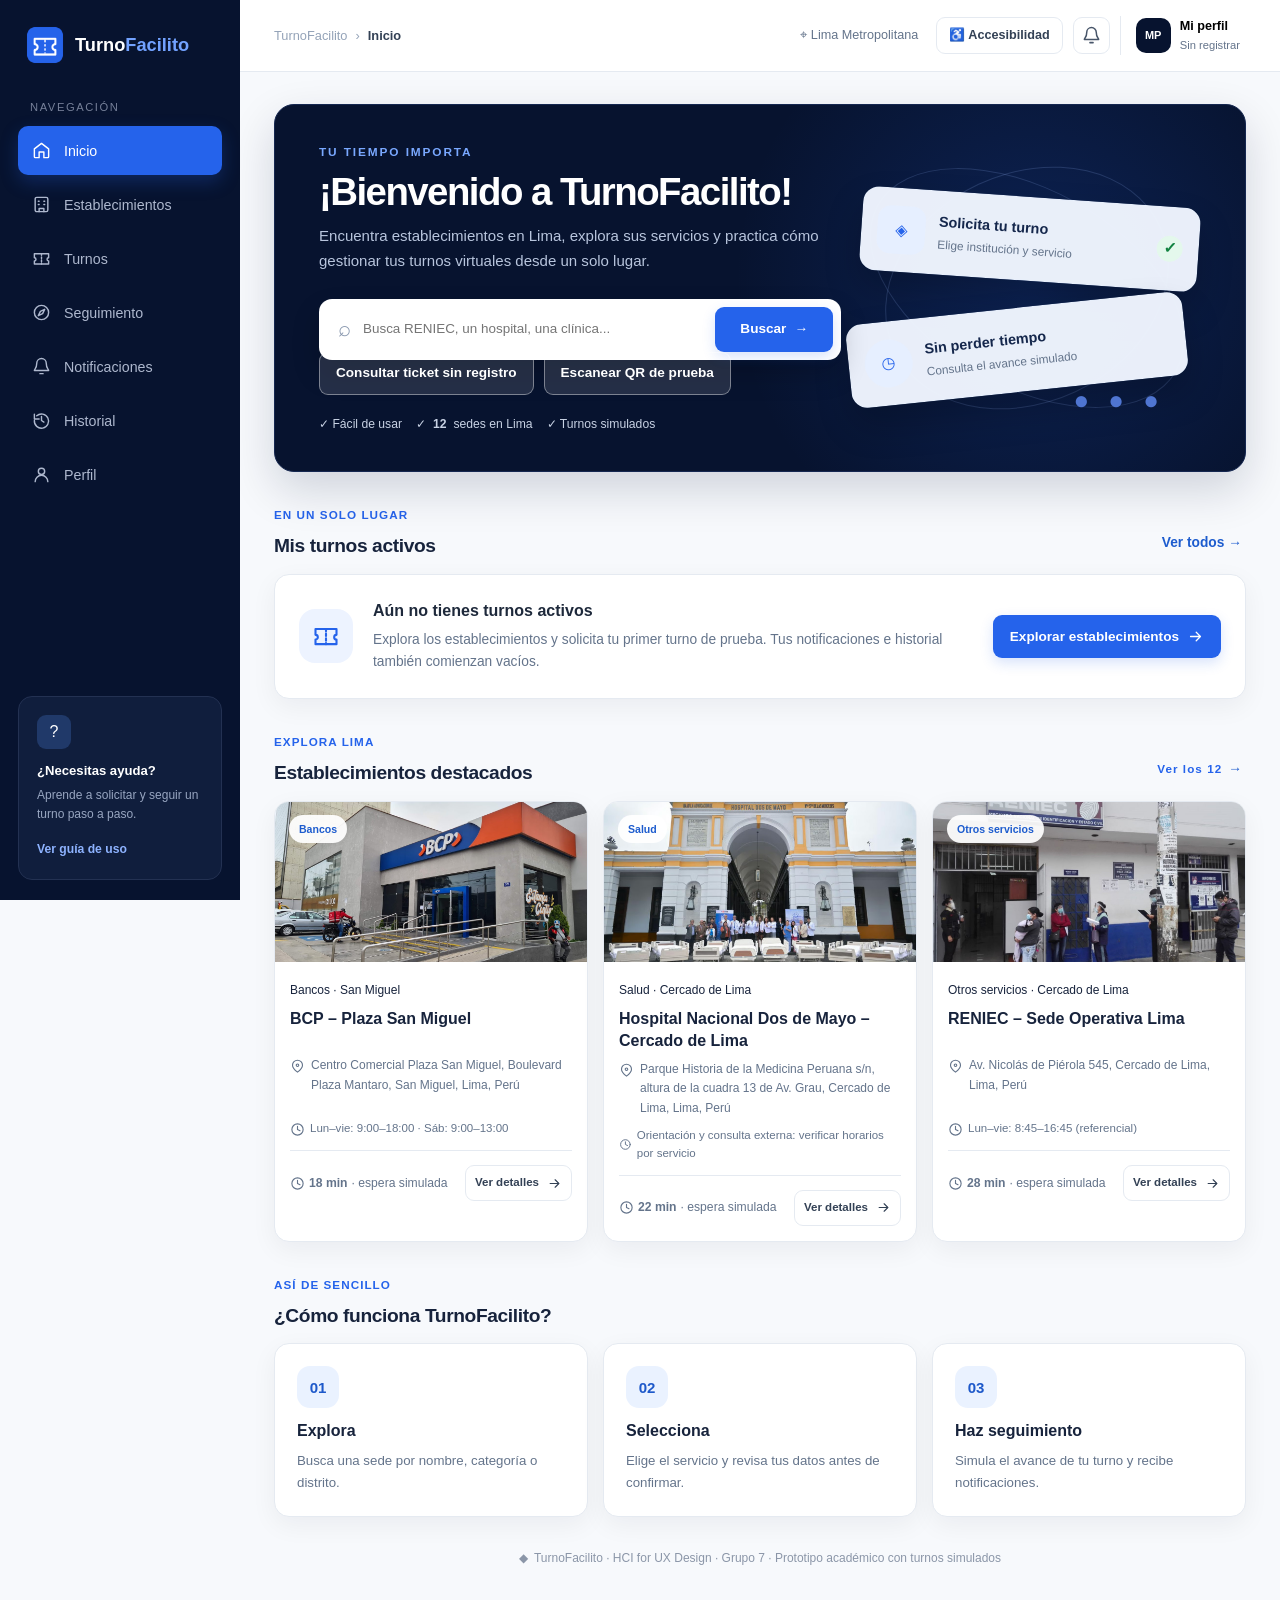
==== pages/index.html @ 42c2315b "Initial commit" ====
<!doctype html>
<html lang="es" data-image-root="../assets/images/">
<head>
  <meta charset="UTF-8">
  <meta name="viewport" content="width=device-width, initial-scale=1.0">
  <meta name="theme-color" content="#07132f">
  <meta name="description" content="TurnoFacilito: plataforma académica para conocer sedes en Lima y practicar la gestión de turnos virtuales.">
  <title>TurnoFacilito | Tu tiempo importa</title>
  <link rel="icon" href="../favicon.ico" sizes="any">
  <link rel="stylesheet" href="../css/styles.css">
  <script src="../js/main.js" defer></script>
</head>
<body>
  <a class="skip-link" href="#contenido">Saltar al contenido principal</a>
  <div class="app-shell">
    <!-- ENCABEZADO Y NAVEGACIÓN: elementos semánticos de HTML5 -->
    <aside class="sidebar" aria-label="Menú lateral">
      <button class="brand" type="button" data-go="Inicio" aria-label="TurnoFacilito, ir al inicio">
        <img class="brand-mark" src="../assets/icons/TurnoFacilito_Logo.jpg" alt="" width="38" height="38">
        <span>Turno<strong>Facilito</strong></span>
      </button>
      <p class="side-label">NAVEGACIÓN</p>
      <nav id="nav-escritorio" aria-label="Secciones principales"></nav>
      <section class="help-card" aria-labelledby="ayuda-breve-titulo">
        <span aria-hidden="true">?</span>
        <strong id="ayuda-breve-titulo">¿Necesitas ayuda?</strong>
        <p>Aprende a solicitar y seguir un turno paso a paso.</p>
        <button type="button" data-go="Ayuda">Ver guía de uso</button>
      </section>
    </aside>
    <div class="workspace">
      <header class="topbar">
        <div class="breadcrumb" aria-label="Ubicación de la página"><span>TurnoFacilito</span><span aria-hidden="true">›</span><strong id="miga">Inicio</strong></div>
        <div class="top-actions">
          <span class="location" aria-label="Establecimientos en Lima Metropolitana">⌖ Lima Metropolitana</span>
          <button class="access-btn" type="button" data-go="Accesibilidad">♿ Accesibilidad</button>
          <div class="notification-wrap">
            <button type="button" class="icon-btn" data-go="Notificaciones" aria-label="Ver notificaciones" title="Notificaciones"><svg aria-hidden="true" width="19" height="19" viewBox="0 0 24 24" fill="none" stroke="currentColor" stroke-width="1.9" stroke-linecap="round" stroke-linejoin="round"><path d="M18 8a6 6 0 0 0-12 0c0 7-3 7-3 9h18c0-2-3-2-3-9ZM10 21h4"/></svg></button>
            <b id="alerta-cantidad" hidden>0</b>
          </div>
          <button class="profile-chip" type="button" data-go="Perfil" aria-label="Ver mi perfil y registrar datos"><span aria-hidden="true">MP</span><div><strong>Mi perfil</strong><small>Sin registrar</small></div></button>
        </div>
      </header>
      <main id="contenido" class="main-content" tabindex="-1">
        <!-- INICIO: el contenido y su estructura existen en HTML ANTES de ejecutar JavaScript. -->
        <section id="vista-inicio" class="page home-page" aria-labelledby="titulo-inicio">
          <section class="welcome-banner" aria-labelledby="titulo-inicio">
            <div class="welcome-copy">
              <span class="welcome-eyebrow">TU TIEMPO IMPORTA</span>
              <h1 id="titulo-inicio">¡Bienvenido a TurnoFacilito!</h1>
              <p>Encuentra establecimientos en Lima, explora sus servicios y practica cómo gestionar tus turnos virtuales desde un solo lugar.</p>
              <form id="busqueda-inicio" class="welcome-search" role="search">
                <span aria-hidden="true" class="search-glyph">⌕</span>
                <label class="sr-only" for="buscar-inicio">Buscar establecimiento</label>
                <input id="buscar-inicio" name="busqueda" type="search" placeholder="Busca RENIEC, un hospital, una clínica..." autocomplete="off">
                <button class="btn btn-primary" type="submit">Buscar <span aria-hidden="true">→</span></button>
              </form>
              <div class="home-shortcuts"><button class="btn btn-secondary" type="button" data-go="Consulta">Consultar ticket sin registro</button><button class="btn btn-secondary" type="button" data-go="QR">Escanear QR de prueba</button></div>
              <div class="welcome-benefits" aria-label="Beneficios">
                <span>✓ Fácil de usar</span>
                <span>✓ <b id="cantidad-sedes-inicio">12</b> sedes en Lima</span>
                <span>✓ Turnos simulados</span>
              </div>
            </div>
            <div class="welcome-art" aria-hidden="true">
              <div class="art-orbit orbit-one"></div><div class="art-orbit orbit-two"></div>
              <div class="art-card art-card-one"><span class="art-pict">◈</span><div><b>Solicita tu turno</b><small>Elige institución y servicio</small></div><span class="art-ok">✓</span></div>
              <div class="art-card art-card-two"><span class="art-round">◷</span><div><b>Sin perder tiempo</b><small>Consulta el avance simulado</small></div></div>
              <div class="art-dots">● ● ●</div>
            </div>
          </section>
          <section aria-labelledby="titulo-turnos-inicio">
            <div class="section-heading"><div><span>EN UN SOLO LUGAR</span><h2 id="titulo-turnos-inicio">Mis turnos activos</h2></div><button type="button" class="link-button" data-go="Turnos">Ver todos →</button></div>
            <div id="turnos-inicio" aria-live="polite"><div class="card empty-state"><div><h3>Aún no tienes turnos activos</h3><p>Explora los establecimientos y solicita tu primer turno de prueba.</p></div><button class="btn btn-primary" type="button" data-go="Establecimientos">Explorar establecimientos</button></div></div>
          </section>
          <section aria-labelledby="titulo-destacados">
            <div class="section-heading"><div><span>EXPLORA LIMA</span><h2 id="titulo-destacados">Establecimientos destacados</h2></div><button type="button" class="link-button" data-go="Establecimientos"><span id="cantidad-ver-sedes">Ver los 12</span> →</button></div>
            <div id="destacados-inicio" class="featured-grid"><p class="muted">Cargando establecimientos destacados...</p></div>
          </section>
          <section aria-labelledby="titulo-pasos">
            <div class="section-heading"><div><span>ASÍ DE SENCILLO</span><h2 id="titulo-pasos">¿Cómo funciona TurnoFacilito?</h2></div></div>
            <div class="steps-grid">
              <article class="card step-item"><span>01</span><h3>Explora</h3><p>Busca una sede por nombre, categoría o distrito.</p></article>
              <article class="card step-item"><span>02</span><h3>Selecciona</h3><p>Elige el servicio y revisa tus datos antes de confirmar.</p></article>
              <article class="card step-item"><span>03</span><h3>Haz seguimiento</h3><p>Simula el avance de tu turno y recibe notificaciones.</p></article>
            </div>
          </section>
        </section>

        <!-- ESTABLECIMIENTOS: HTML5 define el buscador y los controles; JS filtra los resultados. -->
        <section id="vista-establecimientos" class="page" aria-labelledby="titulo-establecimientos" hidden>
          <div class="page-title"><span class="eyebrow">ENCUENTRA TU ESTABLECIMIENTO</span><h1 id="titulo-establecimientos">Establecimientos disponibles</h1>
            <p class="lead">Explora <span id="total-sedes-descripcion">12</span> sedes reales de Lima Metropolitana. Los turnos y tiempos de espera de esta demostración son simulados.</p>
          </div>
          <section class="card filter-panel" aria-label="Filtros de establecimientos">
            <div class="filter-grid">
              <label class="filter-field filter-grow"><span>Buscar por nombre o servicio</span><span class="field-with-icon"><span aria-hidden="true">⌕</span><input id="buscar-sede" type="search" autocomplete="off" placeholder="Ej. RENIEC, hospital, consulta..."></span></label>
              <label class="filter-field"><span>Distrito</span><select id="filtrar-distrito"><option value="Todos">Todos los distritos</option></select></label>
              <label class="filter-field"><span>Ordenar por</span><select id="ordenar-sedes"><option>Espera menor</option><option>Espera mayor</option><option>Nombre</option></select></label>
            </div>
            <div class="chips" role="group" aria-label="Filtrar por categoría">
              <button type="button" class="active" data-category="Todas" aria-pressed="true">Todas</button>
              <button type="button" data-category="Bancos" aria-pressed="false">Bancos</button>
              <button type="button" data-category="Salud" aria-pressed="false">Salud</button>
              <button type="button" data-category="Otros servicios" aria-pressed="false">Otros servicios</button>
            </div>
          </section>
          <div class="results-bar"><strong id="contador-sedes" role="status">Cargando...</strong><button class="link-button" type="button" data-action="limpiar-filtros">Limpiar filtros</button></div>
          <div id="resultado-sedes" class="list-stack" aria-live="polite" aria-relevant="additions text"></div>
        </section>

        <!-- GUÍA DE USO: contenido estático y preguntas frecuentes sin depender de JS. -->
        <section id="vista-ayuda" class="page narrow" aria-labelledby="titulo-ayuda" hidden>
          <div class="page-title"><span class="eyebrow">CENTRO DE AYUDA</span><h1 id="titulo-ayuda">Cómo usar TurnoFacilito</h1><p class="lead">Un recorrido sencillo para solicitar y administrar turnos de demostración.</p></div>
          <div class="help-steps">
            <article class="card help-step"><span>1</span><div><h2>Busca un establecimiento</h2><p>Ve a Establecimientos y busca por nombre, categoría o distrito.</p></div></article>
            <article class="card help-step"><span>2</span><div><h2>Selecciona un servicio y registra tus datos</h2><p>Abre una sede, elige un servicio y completa tus nombres y apellidos.</p></div></article>
            <article class="card help-step"><span>3</span><div><h2>Revisa y sigue tu turno</h2><p>Confirma la solicitud y usa Simular avance para conocer los estados.</p></div></article>
            <article class="card help-step"><span>4</span><div><h2>Consulta tu actividad</h2><p>Revisa tus notificaciones y el historial de turnos finalizados o cancelados.</p></div></article>
          </div>
          <section class="card help-faq" aria-labelledby="titulo-preguntas"><h2 id="titulo-preguntas">Preguntas frecuentes</h2>
            <details><summary>¿Puedo tener varios turnos activos?</summary><p>Sí, en establecimientos distintos. Solo uno activo por sede durante la sesión.</p></details>
            <details><summary>¿Por qué se borra todo al actualizar?</summary><p>Este proyecto utiliza variables, arrays y objetos de JavaScript. No guarda datos permanentemente.</p></details>
            <details><summary>¿Puedo atenderme con este turno en una institución?</summary><p>No. Es una simulación educativa y no está integrada con los sistemas de las instituciones. Los hospitales no ofrecen atención de emergencias por este medio.</p></details>
          </section>
          <button type="button" class="btn btn-primary" data-go="Establecimientos">Comenzar →</button>
        </section>

        <!-- Aquí se visualizan detalles, turnos, historial y otras pantallas cuyos datos varían. -->
        <div id="vista-interactiva" hidden></div>
        <footer class="demo-note" aria-label="Información académica"><span aria-hidden="true">◆</span><span>TurnoFacilito · HCI for UX Design · Grupo 7 · Prototipo académico con turnos simulados</span></footer>
      </main>
    </div>
    <nav id="nav-movil" class="mobile-nav" aria-label="Navegación móvil"></nav>
    <div class="mobile-drawer" id="drawer-movil" hidden></div>
    <div class="toast" id="mensaje" role="status" aria-live="polite" hidden></div>
    <div id="contenedor-modal"></div>
  </div>

  <!-- PLANTILLAS HTML: los formularios tienen etiquetas, inputs y estructura semántica. -->
  <!-- JavaScript inserta los nombres y opciones según la institución seleccionada. -->
  <template id="plantilla-servicio">
    <section class="page narrow" aria-labelledby="titulo-servicio">
      <button type="button" class="back-link" data-go="Detalle">← Volver al establecimiento</button>
      <div class="page-title"><span class="eyebrow">PASO 1 DE 4</span><h1 id="titulo-servicio">Selecciona tu servicio</h1><p class="lead">Elige el trámite que deseas simular en <span id="servicio-nombre-sede"></span>.</p></div>
      <div class="process-stepper"><span class="current">1 · Servicio</span><span>2 · Tus datos</span><span>3 · Revisión</span><span>4 · Confirmación</span></div>
      <div class="selection-layout">
        <form id="form-servicio" class="card service-selection">
          <h2>¿Qué atención necesitas?</h2><p class="muted">Selecciona una opción para continuar.</p>
          <div id="lista-servicios" class="service-option-list" role="radiogroup" aria-label="Servicios disponibles"></div>
          <p id="error-servicio" class="input-error" aria-live="polite" hidden>Selecciona un servicio para continuar.</p>
          <div class="form-actions"><button type="button" class="btn btn-secondary" data-go="Detalle">Volver</button><button type="submit" class="btn btn-primary">Revisar solicitud →</button></div>
        </form>
        <aside class="card selection-summary" aria-label="Resumen del establecimiento">
          <img id="servicio-imagen" src="" alt="" loading="lazy"><div><b id="servicio-resumen-nombre"></b><small id="servicio-resumen-distrito"></small></div>
          <hr><p>◷ <b id="servicio-resumen-espera"></b> de espera simulada</p><p>♙ <span id="servicio-resumen-personas"></span> personas delante</p>
        </aside>
      </div>
    </section>
  </template>

  <template id="plantilla-datos">
    <section class="page narrow" aria-labelledby="datos-titulo">
      <button id="datos-atras" type="button" class="back-link" data-go="Servicio">← Volver al servicio</button>
      <div class="page-title"><span id="datos-encabezado" class="eyebrow">PASO 2 DE 4</span><h1 id="datos-titulo">Registra tus datos</h1><p id="datos-descripcion" class="lead">Ingresa tus datos para continuar.</p></div>
      <div id="datos-pasos" class="process-stepper"><span>1 · Servicio</span><span class="current">2 · Tus datos</span><span>3 · Revisión</span><span>4 · Confirmación</span></div>
      <div class="selection-layout">
        <form id="form-datos" class="card personal-form" novalidate>
          <div class="personal-form-heading"><span class="personal-symbol" aria-hidden="true">♙</span><div><h2>Información del solicitante</h2><p>Los campos con * son obligatorios.</p></div></div>
          <div class="personal-fields">
            <div class="personal-field"><label for="dato-nombres">Nombres *</label><input id="dato-nombres" name="nombres" type="text" maxlength="60" autocomplete="given-name" placeholder="Escribe tus nombres" required aria-describedby="error-nombres"><p id="error-nombres" class="input-error" hidden></p></div>
            <div class="personal-field"><label for="dato-apellidos">Apellidos *</label><input id="dato-apellidos" name="apellidos" type="text" maxlength="60" autocomplete="family-name" placeholder="Escribe tus apellidos" required aria-describedby="error-apellidos"><p id="error-apellidos" class="input-error" hidden></p></div>
            <div class="personal-field"><label for="dato-correo">Correo electrónico <span class="muted">(opcional)</span></label><input id="dato-correo" name="correo" type="email" maxlength="90" autocomplete="email" placeholder="ejemplo@correo.com" aria-describedby="error-correo"><p id="error-correo" class="input-error" hidden></p></div>
          </div>
          <p class="personal-disclaimer"><span aria-hidden="true">◇</span><span>Datos de prueba: se mantienen solo en la memoria de esta página y no se envían a establecimientos. Se borrarán al actualizar o cerrar la página. No ingreses información sensible.</span></p>
          <div class="form-actions"><button id="datos-volver" type="button" class="btn btn-secondary" data-go="Servicio">Volver</button><button id="datos-guardar" type="submit" class="btn btn-primary">Guardar y revisar turno</button></div>
        </form>
        <aside class="card personal-aside"><span class="eyebrow">TURNOFACILITO</span><h2 id="datos-aside-titulo">Tu solicitud está casi lista</h2><p id="datos-aside-texto"></p><div class="personal-aside-steps"><span>✓ Sin contraseñas</span><span>✓ Sin registro permanente</span><span>✓ Formularios de clase</span></div></aside>
      </div>
    </section>
  </template>
</body>
</html>
---- css/styles.css ----
@layer base {
  * { box-sizing: border-box; }
  html { font-family: 'Poppins', Arial, sans-serif; color: #0f172a; background: #f7f9fc; }
  body { margin: 0; min-width: 320px; min-height: 100vh; }
  button, input, select { font: inherit; }
  button { cursor: pointer; }
  button:focus-visible, input:focus-visible, select:focus-visible { outline: 3px solid rgba(37, 99, 235, .28); outline-offset: 2px; }
}

:root { --navy:#07132f; --blue:#2563eb; --soft:#eff5ff; --canvas:#f7f9fc; --muted:#64748b; --green:#16a34a; --orange:#f59e0b; --red:#dc3545; --border:#e5eaf1; --shadow:0 8px 26px rgba(15,23,42,.055); }
html[data-size="Grande"] { font-size: 18px; }
html[data-size="Extragrande"] { font-size: 20px; }
html[data-contrast="true"] { --canvas:#fff; --muted:#344054; --border:#7c8799; }
html[data-contrast="true"] .card { border-width:2px; }
html[data-simple="true"] img, html[data-simple="true"] .detail-hero { display:none; }
html[data-simple="true"] .card, html[data-simple="true"] .btn { box-shadow:none; }

.app-shell { min-height:100vh; background:var(--canvas); }
.sidebar { width:240px; position:fixed; inset:0 auto 0 0; padding:26px 18px 20px; background:var(--navy); color:#fff; display:flex; flex-direction:column; z-index:30; }
.brand { border:0; background:none; color:#fff; display:flex; align-items:center; gap:11px; font-size:18px; padding:0 8px; }
.brand strong { color:#72a2ff; }.brand-mark { width:38px;height:38px;border-radius:11px;background:var(--blue);display:grid;place-items:center;transform:rotate(-5deg) }
.side-label { font-size:10px; letter-spacing:.14em; color:#768099; margin:34px 12px 10px; }
.sidebar nav { display:flex;flex-direction:column;gap:5px }.sidebar nav button { min-height:45px;border:0;background:transparent;color:#aeb8ce;border-radius:10px;display:flex;align-items:center;gap:13px;padding:0 14px;font-size:13px;font-weight:500;transition:.2s }
.sidebar nav button:hover { background:#111f42;color:#fff }.sidebar nav button.selected { background:var(--blue);color:#fff;box-shadow:0 7px 18px rgba(37,99,235,.25) }.sidebar nav i { margin-left:auto;background:#fff;color:var(--blue);font-style:normal;font-size:10px;width:19px;height:19px;border-radius:10px;display:grid;place-items:center }
.help-card { margin-top:auto;background:#101e3d;border:1px solid #233152;padding:16px;border-radius:14px }.help-card>span { display:grid;width:34px;height:34px;border-radius:9px;background:#203969;place-items:center;margin-bottom:12px }.help-card strong{display:block;font-size:12px}.help-card p{font-size:10px;color:#98a6c1;margin:4px 0 12px}.help-card button{border:0;background:none;color:#8eb3ff;padding:0;font-size:11px;font-weight:600}
.workspace { margin-left:240px;min-height:100vh }.topbar { height:72px;position:sticky;top:0;z-index:20;background:rgba(255,255,255,.92);backdrop-filter:blur(14px);border-bottom:1px solid var(--border);display:flex;align-items:center;justify-content:space-between;padding:0 34px }
.breadcrumb { display:flex;gap:8px;align-items:center;font-size:11px;color:#94a3b8 }.breadcrumb strong{color:#334155}.top-actions{display:flex;align-items:center;gap:10px}.location{display:flex;align-items:center;gap:6px;font-size:11px;color:var(--muted);margin-right:8px}.access-btn{height:37px;border:1px solid var(--border);background:#fff;border-radius:9px;display:flex;align-items:center;gap:7px;padding:0 12px;color:#334155;font-size:11px;font-weight:600}.icon-btn{width:37px;height:37px;border-radius:9px;border:1px solid var(--border);background:#fff;display:grid;place-items:center;color:#475569;transition:.2s}.icon-btn:hover,.icon-btn.active{color:var(--blue);border-color:#b9cefa;background:var(--soft)}.notification-wrap{position:relative}.notification-wrap>b{position:absolute;right:-3px;top:-5px;background:var(--red);color:#fff;border:2px solid #fff;border-radius:9px;font-size:8px;width:17px;height:17px;display:grid;place-items:center}.profile-chip{border:0;border-left:1px solid var(--border);background:none;display:flex;align-items:center;gap:9px;padding-left:15px}.profile-chip>span{width:35px;height:35px;border-radius:10px;background:var(--navy);color:#fff;display:grid;place-items:center;font-size:11px;font-weight:600}.profile-chip div{text-align:left}.profile-chip strong,.profile-chip small{display:block}.profile-chip strong{font-size:11px}.profile-chip small{font-size:9px;color:var(--muted)}
.main-content{padding:32px 34px 42px;max-width:1480px;margin:auto}.page{animation:pageIn .24s ease}.page.narrow{max-width:1050px;margin:auto}@keyframes pageIn{from{opacity:0;transform:translateY(5px)}to{opacity:1;transform:none}}.title-row{display:flex;align-items:center;justify-content:space-between;gap:20px}.eyebrow{font-size:10px;letter-spacing:.11em;color:var(--blue);font-weight:700;margin-bottom:6px}h1{font-size:29px;letter-spacing:-.035em;line-height:1.2;margin:0;color:#101828;font-weight:650}h2{font-size:17px;margin:0;letter-spacing:-.02em}h3{margin:0;font-size:15px}.wave{color:#53637c;font-weight:500}.lead{color:var(--muted);font-size:13px;margin:8px 0 25px}
.card{background:#fff;border:1px solid var(--border);border-radius:15px;box-shadow:var(--shadow)}.btn{min-height:40px;border-radius:9px;padding:0 16px;border:1px solid transparent;display:inline-flex;align-items:center;justify-content:center;gap:8px;font-size:11px;font-weight:600;transition:.18s}.btn:hover{transform:translateY(-1px)}.btn:disabled{opacity:.45;cursor:not-allowed;transform:none}.btn-primary{background:var(--blue);color:#fff;box-shadow:0 5px 13px rgba(37,99,235,.18)}.btn-primary:hover{background:#1d4ed8}.btn-secondary{background:#fff;color:#334155;border-color:var(--border)}.btn-secondary:hover{border-color:#a9c1f5;color:var(--blue)}.btn-ghost{background:transparent;color:var(--blue);padding-inline:6px}.btn-danger{background:#fff1f2;color:var(--red);border-color:#fecdd3}.full{width:100%}.pill{display:inline-flex;align-items:center;gap:5px;padding:5px 9px;border-radius:20px;font-size:9px;font-weight:700;white-space:nowrap}.pill-blue{background:#eaf2ff;color:#1d5cce}.pill-green{background:#e9f8ee;color:#16803b}.pill-orange{background:#fff7e5;color:#b76d00}.pill-gray{background:#f1f5f9;color:#64748b}.pill-red{background:#fff0f1;color:#bd2636}
.hero-search{height:57px;background:#fff;border:1px solid var(--border);border-radius:13px;display:flex;align-items:center;padding:7px 8px 7px 18px;gap:12px;box-shadow:var(--shadow);max-width:820px}.hero-search>svg{color:#94a3b8}.hero-search input{flex:1;border:0;outline:0;color:#334155;font-size:12px;min-width:0}.hero-search .btn{height:43px;padding-inline:24px}.quick-results{position:absolute;z-index:5;width:min(800px,calc(100% - 68px));padding:8px;margin-top:5px}.quick-results button{display:flex;width:100%;border:0;background:#fff;padding:10px;align-items:center;gap:10px;border-radius:8px;text-align:left}.quick-results button:hover{background:var(--soft)}.quick-results button span{flex:1}.quick-results strong,.quick-results small{display:block}.quick-results strong{font-size:11px}.quick-results small{font-size:9px;color:var(--muted)}
.section-heading{display:flex;justify-content:space-between;align-items:end;margin:30px 0 13px}.section-heading span{font-size:9px;color:var(--blue);font-weight:700;letter-spacing:.09em}.section-heading h2{margin-top:4px}.section-heading.compact{margin-top:0}.active-ticket{display:grid;grid-template-columns:minmax(0,1.7fr) minmax(260px,.7fr);overflow:hidden}.ticket-main{padding:23px 28px;background:linear-gradient(125deg,#07132f 0%,#0b1d45 65%,#0c2d68 100%);color:#fff;position:relative}.ticket-main:after{content:"";position:absolute;width:180px;height:180px;border:35px solid rgba(255,255,255,.035);border-radius:50%;right:-20px;top:-65px}.ticket-label{display:flex;justify-content:space-between;align-items:center}.ticket-label span{display:flex;align-items:center;gap:8px;font-size:11px;font-weight:600}.ticket-label small{font-size:9px;color:#9caccb}.ticket-number{font-size:47px;font-weight:700;letter-spacing:-.04em;margin:13px 0 -3px}.ticket-main>p{margin:0;color:#b8c6df;font-size:11px}.ticket-metrics{display:grid;grid-template-columns:repeat(3,1fr);margin-top:21px;border-top:1px solid rgba(255,255,255,.12);padding-top:18px}.ticket-metrics>div{display:grid;grid-template-columns:24px 1fr;grid-template-rows:auto auto}.ticket-metrics svg{grid-row:1/3;color:#75a3ff;width:17px}.ticket-metrics strong{font-size:13px}.ticket-metrics span{color:#92a1bc;font-size:9px}.ticket-side{padding:23px;text-align:center;display:flex;align-items:center;flex-direction:column;justify-content:center}.pulse-icon{width:42px;height:42px;border-radius:50%;display:grid;place-items:center;background:var(--soft);color:var(--blue);margin-bottom:8px}.ticket-side>strong{font-size:12px}.ticket-side>p{font-size:10px;color:var(--muted);line-height:1.5;max-width:220px}.ticket-side .btn{width:100%;margin-top:5px}.ticket-side .btn-secondary{border:0;box-shadow:none;color:var(--muted)}
.place-grid{display:grid;grid-template-columns:repeat(2,1fr);gap:18px}.place-card{overflow:hidden}.place-image{height:150px;position:relative;overflow:hidden}.place-image img{width:100%;height:100%;object-fit:cover;transition:.35s}.place-card:hover img{transform:scale(1.035)}.place-image .pill{position:absolute;left:14px;top:13px;background:rgba(255,255,255,.93)}.favorite{position:absolute;right:13px;top:12px;width:34px;height:34px;border-radius:9px;border:0;background:rgba(255,255,255,.92);display:grid;place-items:center;color:#64748b}.place-body{padding:17px}.place-title{display:flex;justify-content:space-between}.place-title small{font-size:9px;color:var(--blue);font-weight:600}.place-title>span{display:flex;align-items:center;gap:4px;font-size:10px;color:var(--orange);font-weight:600}.place-body>p{display:flex;align-items:center;gap:6px;font-size:10px;color:var(--muted)}.place-meta{display:flex;gap:22px;padding:13px 0;border-top:1px solid var(--border)}.place-meta span{display:flex;gap:6px;align-items:center;color:var(--muted);font-size:9px}.place-meta b{color:#334155}.place-body>.btn{width:100%}
.filters{padding:10px;display:flex;gap:10px;margin-bottom:16px}.search-field{height:42px;flex:1;border:1px solid var(--border);border-radius:9px;display:flex;align-items:center;gap:9px;padding:0 12px;color:#94a3b8}.search-field input{border:0;outline:0;flex:1;font-size:11px;min-width:0}.select-wrap{height:42px;display:flex;align-items:center;gap:8px;border:1px solid var(--border);border-radius:9px;padding:0 11px;color:#64748b}.select-wrap select{border:0;outline:0;background:transparent;color:#475569;font-size:10px}.chips{display:flex;gap:8px;flex-wrap:wrap}.chips button{min-height:36px;padding:0 14px;border:1px solid var(--border);border-radius:20px;background:#fff;color:#64748b;font-size:10px;display:flex;align-items:center;gap:6px}.chips button.active{background:var(--navy);color:#fff;border-color:var(--navy)}.chips.compact button{min-height:32px;padding-inline:12px}.results-head{display:flex;justify-content:space-between;font-size:10px;margin:23px 0 11px}.results-head>span{color:var(--muted);display:flex;align-items:center;gap:6px}.live-dot{width:7px;height:7px;border-radius:50%;background:var(--green)}.list-stack{display:flex;flex-direction:column;gap:12px}.place-row{display:grid;grid-template-columns:180px 1fr 145px;gap:18px;padding:12px}.place-row>img{width:100%;height:127px;object-fit:cover;border-radius:10px}.place-row-info{padding:4px 0}.place-row-info>div:first-child{display:flex;align-items:center;gap:10px}.place-row-info small{font-size:9px;color:var(--muted)}.place-row-info h3{margin-top:9px}.place-row-info>p{display:flex;gap:6px;align-items:center;color:var(--muted);font-size:10px}.inline-meta{display:flex;gap:16px}.inline-meta span{display:flex;gap:5px;align-items:center;color:#64748b;font-size:9px}.place-row-action{border-left:1px solid var(--border);display:flex;flex-direction:column;align-items:center;justify-content:center}.place-row-action>strong{font-size:25px}.place-row-action>strong small{font-size:10px}.place-row-action>span{font-size:8px;color:var(--muted);margin-bottom:10px}
.back-link{border:0;background:none;color:var(--muted);font-size:10px;display:flex;align-items:center;gap:5px;margin:0 0 13px;padding:0}.detail-hero{height:300px;border-radius:16px;overflow:hidden;position:relative}.detail-hero img{width:100%;height:100%;object-fit:cover}.detail-hero:after{content:"";position:absolute;inset:30% 0 0;background:linear-gradient(transparent,rgba(4,11,29,.88))}.detail-overlay{position:absolute;z-index:2;left:28px;bottom:25px;color:#fff}.detail-overlay h1{color:#fff;margin-top:10px}.detail-overlay p{display:flex;align-items:center;gap:6px;font-size:10px;color:#d8e0ef}.detail-layout{display:grid;grid-template-columns:1fr 310px;gap:18px;margin-top:18px}.detail-content{display:flex;flex-direction:column;gap:18px}.detail-content>.card{padding:22px}.service-list{display:grid;grid-template-columns:repeat(2,1fr);gap:10px;margin-top:15px}.service-list>div{border:1px solid var(--border);border-radius:10px;padding:12px;display:flex;align-items:center;gap:10px}.service-icon{width:38px;height:38px;border-radius:9px;background:var(--soft);display:grid;place-items:center;color:var(--blue)}.service-list>div div{flex:1}.service-list strong,.service-list small{display:block}.service-list strong{font-size:10px}.service-list small{font-size:8px;color:var(--muted);margin-top:3px}.schedule{margin-top:13px}.schedule>div{display:flex;justify-content:space-between;padding:10px 0;border-top:1px solid var(--border);font-size:10px}.schedule span{color:var(--muted)}.booking-card{padding:23px;text-align:center;position:sticky;top:90px}.booking-label{font-size:9px;color:var(--muted);font-weight:600}.big-time{font-size:42px;display:block;color:var(--navy);margin:7px}.big-time small{font-size:13px}.booking-card>p{font-size:10px;color:var(--muted);display:flex;align-items:center;justify-content:center;gap:6px}.availability{background:#f0faf3;border-radius:9px;padding:11px;display:flex;gap:8px;text-align:left;color:var(--green);margin:17px 0}.availability strong,.availability span{display:block}.availability strong{font-size:9px}.availability span{font-size:8px;color:#528360}.booking-card>.btn{margin-top:8px}.safe-note{display:flex;align-items:center;justify-content:center;gap:5px;color:var(--muted);font-size:8px;margin-top:15px}
.steps{display:flex;align-items:center;justify-content:center;margin:0 0 28px;color:#94a3b8;font-size:9px}.steps>span{width:80px;height:1px;background:#d9e0ea;margin:0 10px}.steps>div{display:flex;align-items:center;gap:6px}.steps b,.steps svg{width:24px;height:24px;border:1px solid var(--border);border-radius:50%;display:grid;place-items:center;padding:6px}.steps .done,.steps .current{color:var(--blue);font-weight:600}.steps .done svg,.steps .current b{background:var(--blue);color:#fff;border-color:var(--blue)}.selection-layout{display:grid;grid-template-columns:1fr 340px;gap:20px}.service-options{display:grid;grid-template-columns:repeat(2,1fr);gap:12px;align-content:start}.service-options>button{height:125px;background:#fff;border:1px solid var(--border);border-radius:13px;text-align:left;padding:18px;position:relative;display:flex;gap:13px}.service-options>button:hover,.service-options>button.selected{border-color:var(--blue);box-shadow:0 0 0 2px rgba(37,99,235,.08)}.service-options>button>span{width:41px;height:41px;border-radius:10px;background:var(--soft);color:var(--blue);display:grid;place-items:center}.service-options strong,.service-options small{display:block}.service-options strong{font-size:11px;margin-top:3px}.service-options small{font-size:8px;color:var(--muted);margin-top:6px}.service-options i{position:absolute;right:12px;top:12px;width:20px;height:20px;border-radius:50%;border:1px solid var(--border);display:grid;place-items:center;color:#fff}.service-options .selected i{background:var(--blue);border-color:var(--blue)}.summary-card{padding:22px}.summary-card>span{font-size:9px;color:var(--blue);font-weight:700}.summary-place{display:flex;gap:10px;margin-top:15px}.summary-place>svg{color:var(--blue)}.summary-place strong,.summary-place small{display:block}.summary-place strong{font-size:11px}.summary-place small{font-size:8px;color:var(--muted);line-height:1.5;margin-top:3px}.summary-card hr,.active-mini hr,.profile-summary hr{border:0;border-top:1px solid var(--border);margin:17px 0}.summary-card dl>div{display:flex;justify-content:space-between;font-size:9px;margin:11px 0}.summary-card dt{color:var(--muted)}.summary-card dd{font-weight:600;text-align:right}.validation{font-size:8px;color:#a96700;background:#fff7e7;display:flex;gap:6px;padding:9px;border-radius:8px;margin:15px 0}.legal{font-size:7px;color:#94a3b8;text-align:center;line-height:1.5}
.confirmation{text-align:center;max-width:670px;margin:auto}.success-mark{width:65px;height:65px;border-radius:50%;background:#e9f8ee;color:var(--green);display:grid;place-items:center;margin:5px auto 15px;border:6px solid #f4fbf6}.success-mark svg{width:29px;height:29px}.success-label{font-size:9px;color:var(--green);font-weight:700;letter-spacing:.1em}.confirmation>h1{margin-top:7px}.confirmation>p{color:var(--muted);font-size:11px}.confirmation-ticket{margin:24px 0 18px;padding:23px;position:relative;overflow:hidden}.confirmation-ticket:before,.confirmation-ticket:after{content:"";position:absolute;width:24px;height:24px;background:var(--canvas);border-radius:50%;top:135px}.confirmation-ticket:before{left:-12px}.confirmation-ticket:after{right:-12px}.confirmation-ticket>span{font-size:8px;color:var(--muted);font-weight:600}.confirmation-ticket>strong{display:block;font-size:58px;color:var(--blue);letter-spacing:-.04em;margin:2px 0 19px}.confirm-grid{border-top:1px dashed #ccd5e2;padding-top:19px;display:grid;grid-template-columns:repeat(2,1fr);gap:18px;text-align:left}.confirm-grid>div{display:grid;grid-template-columns:24px 1fr;grid-template-rows:auto auto}.confirm-grid svg{grid-row:1/3;color:var(--blue);width:17px}.confirm-grid span{font-size:8px;color:var(--muted)}.confirm-grid b{font-size:10px}.confirmation-actions{display:flex;justify-content:center;gap:9px}.confirmation>.btn-secondary{margin-top:10px}
.stats-grid{display:grid;grid-template-columns:repeat(3,1fr);gap:14px;margin-bottom:20px}.stat{padding:16px;display:flex;align-items:center;gap:12px}.stat-icon{width:41px;height:41px;border-radius:10px;background:var(--soft);color:var(--blue);display:grid;place-items:center}.stat-icon.green{background:#eaf8ef;color:var(--green)}.stat-icon.red{background:#fff0f1;color:var(--red)}.stat-icon.orange{background:#fff6e5;color:var(--orange)}.stat strong,.stat span{display:block}.stat strong{font-size:19px}.stat span{font-size:8px;color:var(--muted)}.toolbar{margin-bottom:13px}.my-ticket{display:grid;grid-template-columns:140px 1fr 150px;padding:20px}.my-ticket-number{border-right:1px solid var(--border);display:flex;flex-direction:column;align-items:flex-start;justify-content:center}.my-ticket-number>span{font-size:8px;color:var(--muted)}.my-ticket-number>strong{font-size:34px;color:var(--blue)}.my-ticket-info{padding-left:22px}.my-ticket-info>p{font-size:10px;color:var(--muted)}.my-ticket-info>div{display:flex;gap:17px}.my-ticket-info>div span{display:flex;align-items:center;gap:5px;font-size:9px;color:#526176}.my-ticket-info svg{width:15px}.my-ticket-actions{display:flex;flex-direction:column;justify-content:center;gap:5px}
.live-status{background:#eaf8ef;color:var(--green);padding:6px 9px;border-radius:16px;font-size:8px;display:flex;align-items:center;gap:6px}.live-status i{width:6px;height:6px;border-radius:50%;background:var(--green);animation:pulse 1.5s infinite}@keyframes pulse{50%{opacity:.35}}.tracking-layout{display:grid;grid-template-columns:minmax(0,1fr) 310px;gap:18px}.tracking-card{text-align:center;padding:27px}.turn-caption{font-size:9px;color:var(--muted);font-weight:700;letter-spacing:.12em}.tracking-number{display:block;font-size:66px;line-height:1.15;color:var(--navy);letter-spacing:-.05em}.tracking-card.called{border-color:#a9dfb9;background:#fbfffc}.tracking-metrics{display:grid;grid-template-columns:repeat(3,1fr);margin:25px 0;border-block:1px solid var(--border);padding:18px 0}.tracking-metrics>div{display:flex;flex-direction:column;align-items:center;border-right:1px solid var(--border)}.tracking-metrics>div:last-child{border:0}.tracking-metrics svg{color:var(--blue);width:20px}.tracking-metrics strong{font-size:17px;margin:5px}.tracking-metrics span{font-size:8px;color:var(--muted)}.progress-block>div:first-child{display:flex;justify-content:space-between;font-size:9px;color:var(--muted)}.progress{height:8px;background:#e9edf3;border-radius:5px;overflow:hidden;margin:8px 0 20px}.progress i{display:block;height:100%;background:var(--blue);border-radius:5px;transition:.5s}.stage-row{display:grid;grid-template-columns:repeat(4,1fr)}.stage-row>div{display:flex;flex-direction:column;align-items:center;gap:6px;position:relative;color:#a2acbb}.stage-row>div:before{content:"";height:1px;background:#dfe5ed;position:absolute;left:-50%;right:50%;top:12px}.stage-row>div:first-child:before{display:none}.stage-row span{z-index:2;width:25px;height:25px;background:#fff;border:1px solid #dfe5ed;border-radius:50%;display:grid;place-items:center;font-size:8px}.stage-row b{font-size:8px}.stage-row .active{color:var(--blue)}.stage-row .active span{background:var(--blue);color:#fff;border-color:var(--blue)}.stage-row .active:before{background:var(--blue)}.status-panel{padding:24px;text-align:center;position:sticky;top:90px}.status-illustration{width:52px;height:52px;border-radius:16px;background:var(--soft);display:grid;place-items:center;color:var(--blue);margin:auto}.status-panel h2{margin-top:14px}.status-panel>p{font-size:9px;color:var(--muted);line-height:1.6}.place-mini{display:flex;text-align:left;gap:9px;background:#f8fafc;padding:12px;border-radius:9px;margin:16px 0}.place-mini svg{color:var(--blue);width:18px}.place-mini strong,.place-mini span{display:block}.place-mini strong{font-size:9px}.place-mini span{font-size:8px;color:var(--muted)}.status-panel>.btn{width:100%;margin-top:7px}
.notification-layout{display:grid;grid-template-columns:1fr 270px;gap:18px}.notice-list{display:flex;flex-direction:column;gap:9px;margin-top:13px}.notice{padding:15px;display:grid;grid-template-columns:39px 1fr 10px;gap:12px;position:relative}.notice.unread{border-color:#bad0ff;background:#fcfdff}.notice-icon{width:39px;height:39px;border-radius:10px;background:var(--soft);color:var(--blue);display:grid;place-items:center}.notice-icon svg{width:18px}.notice-icon.recordatorio{background:#fff6e5;color:var(--orange)}.notice-icon.sistema{background:#f1f5f9;color:#64748b}.notice>div>div{display:flex;justify-content:space-between}.notice strong{font-size:10px}.notice small{font-size:8px;color:var(--muted)}.notice p{font-size:9px;color:var(--muted);margin:5px 0}.notice .btn{min-height:25px;font-size:8px}.unread-dot{width:7px;height:7px;border-radius:50%;background:var(--blue)}.active-mini{padding:20px;text-align:center;position:sticky;top:90px}.active-mini>span{display:block;font-size:8px;color:var(--muted)}.active-mini>strong{display:block;font-size:38px;color:var(--blue)}.active-mini>div{display:flex;justify-content:space-between;font-size:9px;margin:10px 0}.active-mini .btn{width:100%;margin-top:10px}
.history-card{padding:16px}.table-tools{display:flex;gap:10px;margin-bottom:15px}.table-wrap{overflow:auto}table{width:100%;border-collapse:collapse;min-width:700px}th{text-align:left;color:#8793a6;font-size:8px;padding:10px;border-bottom:1px solid var(--border)}td{font-size:9px;padding:13px 10px;border-bottom:1px solid var(--border);color:#58677d}td strong,td b{color:#1f2937}.pagination{display:flex;justify-content:space-between;align-items:center;padding-top:14px;font-size:8px;color:var(--muted)}.pagination>div{display:flex;gap:4px}.page-current{width:37px;border:0;border-radius:9px;background:var(--blue);color:#fff}
.profile-layout{display:grid;grid-template-columns:250px 1fr;gap:18px}.profile-summary{text-align:center;padding:24px;position:sticky;top:90px}.avatar-lg{width:72px;height:72px;border-radius:20px;background:var(--navy);color:#fff;display:grid;place-items:center;margin:auto;font-size:22px;font-weight:600}.profile-summary h2{margin-top:13px}.profile-summary p{font-size:9px;color:var(--muted)}.profile-summary>span,.profile-summary>strong{display:block;font-size:8px;color:var(--muted)}.profile-summary>strong{color:#334155;margin-top:3px}.profile-content{display:flex;flex-direction:column;gap:13px}.profile-content>.card{padding:21px}.profile-content>.card>p{font-size:9px;color:var(--muted)}.form-grid{display:grid;grid-template-columns:repeat(2,1fr);gap:12px;margin:17px 0}.form-grid label span{display:block;font-size:8px;color:#64748b;margin-bottom:5px}.form-grid input{height:40px;border:1px solid var(--border);border-radius:8px;width:100%;padding:0 11px;font-size:10px;color:#334155;background:#fff}.form-grid input:disabled{background:#f5f7fa}.setting-row{display:flex;align-items:center;justify-content:space-between;padding:13px 0;border-top:1px solid var(--border)}.setting-row>span{display:flex;gap:10px}.setting-row svg{color:var(--blue);width:19px}.setting-row strong,.setting-row small{display:block}.setting-row strong{font-size:10px}.setting-row small{font-size:8px;color:var(--muted)}.switch{width:39px;height:22px;border:0;border-radius:13px;background:#cbd5e1;padding:3px;transition:.2s}.switch i{display:block;width:16px;height:16px;border-radius:50%;background:#fff;transition:.2s}.switch.on{background:var(--blue)}.switch.on i{transform:translateX(17px)}.settings-links{padding:0!important}.settings-links>button{border:0;border-bottom:1px solid var(--border);background:#fff;width:100%;padding:15px 18px;display:flex;justify-content:space-between;align-items:center}.settings-links>button:last-child{border:0}.settings-links button>span{display:flex;gap:10px;text-align:left}.settings-links svg{width:18px;color:#64748b}.settings-links strong,.settings-links small{display:block}.settings-links strong{font-size:10px}.settings-links small{font-size:8px;color:var(--muted)}
.accessibility-page{max-width:850px}.access-card{padding:21px;margin-bottom:13px}.access-head{display:flex;gap:12px}.access-head>span,.access-toggle>span{width:40px;height:40px;border-radius:10px;background:var(--soft);color:var(--blue);display:grid;place-items:center;flex-shrink:0}.access-head svg,.access-toggle svg{width:19px}.access-head p,.access-toggle p{font-size:9px;color:var(--muted);margin:4px 0}.size-options{display:grid;grid-template-columns:repeat(3,1fr);gap:9px;margin-top:16px}.size-options button{height:74px;border:1px solid var(--border);border-radius:10px;background:#fff;display:flex;flex-direction:column;align-items:center;justify-content:center;gap:4px;position:relative;color:#475569}.size-options button.selected{border-color:var(--blue);background:var(--soft);color:var(--blue)}.size-options span{font-size:8px}.size-options svg{position:absolute;right:8px;top:8px;width:15px}.access-toggle{display:grid;grid-template-columns:42px 1fr 42px;gap:12px;align-items:center;padding:14px 0;border-bottom:1px solid var(--border)}.access-toggle:last-child{border:0}.access-toggle strong{font-size:10px}.access-actions{display:flex;gap:9px}
.empty{padding:38px;text-align:center;color:#94a3b8}.empty svg{margin:auto}.empty h3{color:#334155;margin-top:10px}.empty p{font-size:9px}.demo-note{display:flex;justify-content:center;align-items:center;gap:6px;color:#8b96a8;font-size:8px;margin-top:30px}.toast{position:fixed;right:25px;bottom:25px;z-index:80;background:var(--navy);color:#fff;padding:13px 17px;border-radius:11px;display:flex;align-items:center;gap:9px;font-size:10px;box-shadow:0 14px 40px rgba(7,19,47,.25);animation:toastIn .25s}.toast svg{color:#6ee7a0}@keyframes toastIn{from{transform:translateY(15px);opacity:0}}.modal-backdrop{position:fixed;inset:0;background:rgba(7,19,47,.55);z-index:90;display:grid;place-items:center;padding:20px;backdrop-filter:blur(3px)}.modal{background:#fff;border-radius:16px;padding:25px;max-width:390px;text-align:center;box-shadow:0 25px 70px rgba(0,0,0,.2)}.modal-icon{width:48px;height:48px;border-radius:14px;background:var(--soft);color:var(--blue);display:grid;place-items:center;margin:auto}.modal-icon.danger{background:#fff0f1;color:var(--red)}.modal h2{margin-top:14px}.modal p{font-size:10px;color:var(--muted);line-height:1.6}.modal-actions{display:flex;gap:9px;justify-content:center;margin-top:18px}.mobile-nav,.mobile-drawer{display:none}

@media(max-width:1000px){.sidebar{width:210px}.workspace{margin-left:210px}.main-content{padding:25px 22px}.topbar{padding-inline:22px}.profile-chip div,.profile-chip>svg,.location{display:none}.active-ticket,.tracking-layout,.detail-layout,.notification-layout{grid-template-columns:1fr}.ticket-side{padding:18px}.ticket-side>.btn{max-width:300px}.place-row{grid-template-columns:130px 1fr}.place-row-action{grid-column:2;border-left:0;align-items:flex-start}.booking-card,.status-panel,.active-mini{position:static}.selection-layout{grid-template-columns:1fr}.summary-card{max-width:none}.profile-layout{grid-template-columns:200px 1fr}}
@media(max-width:760px){.sidebar,.breadcrumb,.access-btn{display:none}.workspace{margin-left:0}.topbar{height:60px;padding:0 16px}.topbar:before{content:"TurnoFacilito";font-weight:600;color:var(--navy);font-size:15px}.main-content{padding:22px 15px 92px}.top-actions{margin-left:auto}.profile-chip{padding-left:8px}.profile-chip>span{width:32px;height:32px}.mobile-nav{display:grid;position:fixed;z-index:50;bottom:0;left:0;right:0;height:69px;background:#fff;border-top:1px solid var(--border);grid-template-columns:repeat(5,1fr);padding:6px 5px env(safe-area-inset-bottom)}.mobile-nav button{border:0;background:none;color:#8b96a8;display:flex;align-items:center;justify-content:center;flex-direction:column;gap:3px;font-size:7px}.mobile-nav button.active{color:var(--blue)}.mobile-drawer{display:flex;position:fixed;z-index:70;inset:auto 10px 78px;background:#fff;border:1px solid var(--border);border-radius:16px;box-shadow:0 20px 70px rgba(7,19,47,.22);padding:12px;flex-direction:column}.drawer-head{display:flex;justify-content:space-between;align-items:center;padding:3px 5px 10px}.mobile-drawer>button{border:0;background:#fff;border-radius:9px;padding:10px;display:flex;align-items:center;gap:10px;color:#475569}.mobile-drawer>button:hover{background:var(--soft);color:var(--blue)}h1{font-size:24px}.title-row{align-items:flex-start}.title-row>.btn{font-size:0;padding:0;width:40px}.title-row>.btn svg{margin:0}.lead{margin-bottom:18px}.hero-search{height:53px}.hero-search .btn{padding-inline:13px}.active-ticket{display:block}.ticket-label small{display:none}.ticket-number{font-size:42px}.ticket-metrics{gap:7px}.ticket-metrics>div{grid-template-columns:20px 1fr}.place-grid,.stats-grid,.service-options,.form-grid{grid-template-columns:1fr}.place-row{grid-template-columns:95px 1fr;padding:9px;gap:11px}.place-row>img{height:95px}.place-row-action{grid-column:1/3;padding:10px;border-top:1px solid var(--border);flex-direction:row;justify-content:space-between;align-items:center}.place-row-action>span{display:none}.place-row-action>.btn{margin-left:auto}.inline-meta{flex-wrap:wrap;gap:7px}.detail-hero{height:240px}.detail-overlay{left:18px}.service-list{grid-template-columns:1fr}.selection-layout{display:block}.service-options{display:flex;flex-direction:column;margin-bottom:14px}.service-options>button{height:90px}.confirm-grid{grid-template-columns:1fr}.confirmation-ticket:before,.confirmation-ticket:after{top:130px}.confirmation-actions{flex-direction:column}.my-ticket{grid-template-columns:1fr}.my-ticket-number{border-right:0;border-bottom:1px solid var(--border);padding-bottom:12px}.my-ticket-info{padding:14px 0}.my-ticket-info>div{flex-wrap:wrap}.tracking-number{font-size:55px}.tracking-card{padding:20px 14px}.tracking-metrics strong{font-size:13px}.stage-row b{font-size:7px}.notice>div>div{display:block}.notice small{display:block;margin-top:3px}.history-card{padding:10px}.table-tools{flex-direction:column}.profile-layout{grid-template-columns:1fr}.profile-summary{position:static}.size-options{grid-template-columns:1fr}.access-actions{flex-direction:column}.steps>span{width:30px}.toast{left:15px;right:15px;bottom:84px}.modal-actions{flex-direction:column}.quick-results{width:calc(100% - 30px)}}

.welcome-banner {
  position: relative;
  display: grid;
  grid-template-columns: minmax(0, 1.15fr) minmax(340px, .85fr);
  min-height: 354px;
  padding: 43px 50px;
  overflow: hidden;
  color: #fff;
  background: #07132f;
  border: 1px solid #152750;
  border-radius: 20px;
  box-shadow: 0 18px 45px rgba(7, 19, 47, .16);
}
.welcome-banner:before {
  position: absolute;
  inset: 0;
  pointer-events: none;
  content: "";
  background: radial-gradient(circle at 78% 48%, rgba(37, 99, 235, .2), transparent 38%);
}
.welcome-copy {
  position: relative;
  z-index: 3;
  max-width: 650px;
}
.welcome-eyebrow {
  display: block;
  margin-bottom: 9px;
  color: #79a8ff;
  font-size: 10px;
  font-weight: 700;
  letter-spacing: .16em;
}
.welcome-copy h1 {
  color: #fff;
  font-size: 34px;
  letter-spacing: -.04em;
}
.welcome-copy > p {
  margin: 9px 0 25px;
  color: #b8c5dd;
  font-size: 13px;
}
.welcome-search {
  display: flex;
  align-items: center;
  width: 100%;
  max-width: 610px;
  min-height: 60px;
  padding: 7px 7px 7px 18px;
  color: #8796ad;
  background: #fff;
  border: 1px solid rgba(255, 255, 255, .35);
  border-radius: 13px;
  box-shadow: 0 14px 28px rgba(0, 0, 0, .2);
}
.welcome-search input {
  min-width: 0;
  flex: 1;
  padding: 0 12px;
  color: #1f2937;
  font-size: 11px;
  border: 0;
  outline: 0;
}
.welcome-search .btn {
  min-height: 45px;
  padding-inline: 24px;
}
.welcome-benefits {
  display: flex;
  gap: 24px;
  margin-top: 17px;
}
.welcome-benefits span {
  display: flex;
  align-items: center;
  gap: 7px;
  color: #c8d2e4;
  font-size: 9px;
}
.welcome-benefits svg {
  color: #4ade80;
}
.welcome-results {
  position: absolute;
  z-index: 10;
  top: 228px;
  left: 0;
  width: 100%;
  max-width: 610px;
  padding: 7px;
  color: #334155;
  background: #fff;
  border: 1px solid #e5eaf1;
  border-radius: 12px;
  box-shadow: 0 18px 40px rgba(0, 0, 0, .22);
}
.welcome-results button {
  display: flex;
  align-items: center;
  width: 100%;
  gap: 10px;
  padding: 9px;
  text-align: left;
  color: #334155;
  background: #fff;
  border: 0;
  border-radius: 8px;
}
.welcome-results button:hover {
  background: #eff5ff;
}
.welcome-results button > span {
  display: grid;
  width: 31px;
  height: 31px;
  flex: 0 0 31px;
  place-items: center;
  color: #2563eb;
  background: #eff5ff;
  border-radius: 8px;
}
.welcome-results button div {
  min-width: 0;
  flex: 1;
}
.welcome-results strong,
.welcome-results small {
  display: block;
}
.welcome-results strong {
  font-size: 10px;
}
.welcome-results small {
  margin-top: 2px;
  color: #64748b;
  font-size: 8px;
}
.welcome-empty {
  padding: 13px;
  text-align: center;
  color: #64748b;
  font-size: 9px;
}
.welcome-visual {
  position: relative;
  z-index: 2;
  min-height: 260px;
}
.hero-ticket {
  position: absolute;
  top: 34px;
  left: 50%;
  width: 235px;
  min-height: 230px;
  padding: 23px 25px;
  color: #17223b;
  background: #fff;
  border-radius: 16px;
  box-shadow: 0 24px 55px rgba(0, 0, 0, .28);
  transform: translateX(-48%) rotate(5deg);
}
.hero-ticket:before,
.hero-ticket:after {
  position: absolute;
  top: 142px;
  width: 22px;
  height: 22px;
  content: "";
  background: #0b1d45;
  border-radius: 50%;
}
.hero-ticket:before {
  left: -11px;
}
.hero-ticket:after {
  right: -11px;
}
.hero-ticket-top {
  display: flex;
  align-items: center;
  justify-content: space-between;
}
.hero-ticket-top > span {
  display: grid;
  width: 44px;
  height: 44px;
  place-items: center;
  color: #fff;
  background: #2563eb;
  border-radius: 12px;
}
.hero-ticket-top small {
  color: #78879d;
  font-size: 8px;
  font-weight: 700;
  letter-spacing: .1em;
}
.hero-ticket > strong {
  display: block;
  margin-top: 16px;
  color: #07132f;
  font-size: 38px;
  line-height: 1;
  letter-spacing: -.05em;
}
.hero-ticket > p {
  margin: 5px 0 18px;
  color: #64748b;
  font-size: 10px;
}
.hero-ticket-line {
  border-top: 1px dashed #cfd8e6;
}
.hero-ticket-place {
  display: flex;
  align-items: center;
  justify-content: space-between;
  gap: 8px;
  margin-top: 16px;
  color: #475569;
  font-size: 8px;
  font-weight: 600;
}
.hero-ticket-place svg {
  flex: 0 0 auto;
  color: #16a34a;
}
.time-float {
  position: absolute;
  z-index: 4;
  right: -8px;
  bottom: 24px;
  display: flex;
  align-items: center;
  gap: 10px;
  min-width: 145px;
  padding: 13px 15px;
  color: #17223b;
  background: #fff;
  border: 1px solid #e3e9f2;
  border-radius: 12px;
  box-shadow: 0 16px 35px rgba(0, 0, 0, .24);
}
.time-pulse {
  display: grid;
  width: 31px;
  height: 31px;
  place-items: center;
  background: #eaf8ef;
  border-radius: 50%;
}
.time-pulse i {
  width: 9px;
  height: 9px;
  background: #16a34a;
  border: 3px solid #a7e3ba;
  border-radius: 50%;
  animation: pulse 1.5s infinite;
}
.time-float strong,
.time-float span {
  display: block;
}
.time-float strong {
  color: #07132f;
  font-size: 17px;
}
.time-float strong small {
  font-size: 9px;
}
.time-float div > span {
  color: #64748b;
  font-size: 8px;
}
.decor-curve {
  position: absolute;
  inset: 0;
  width: 100%;
  height: 100%;
  fill: none;
  stroke: rgba(121, 168, 255, .32);
  stroke-dasharray: 6 7;
  stroke-width: 1.5;
}
.decor-dot {
  position: absolute;
  z-index: 3;
  width: 8px;
  height: 8px;
  border-radius: 50%;
}
.decor-dot-blue {
  top: 17px;
  right: 35px;
  background: #60a5fa;
}
.decor-dot-green {
  right: 7px;
  bottom: 69px;
  background: #4ade80;
}
.decor-dot-orange {
  top: 61px;
  left: 22px;
  background: #f59e0b;
}
.decor-ring {
  position: absolute;
  border: 1px solid rgba(121, 168, 255, .22);
  border-radius: 50%;
}
.decor-ring-one {
  top: 8px;
  right: -32px;
  width: 115px;
  height: 115px;
}
.decor-ring-two {
  bottom: -45px;
  left: 10px;
  width: 102px;
  height: 102px;
}

@media(max-width:1000px) {
  .welcome-banner {
    grid-template-columns: minmax(0, 1.2fr) minmax(280px, .8fr);
    padding: 38px 32px;
  }
  .hero-ticket {
    width: 210px;
  }
  .time-float {
    right: -18px;
  }
}

@media(max-width:760px) {
  .welcome-banner {
    grid-template-columns: 1fr;
    padding: 30px 20px 25px;
    border-radius: 17px;
  }
  .welcome-copy h1 {
    font-size: 28px;
  }
  .welcome-copy > p {
    margin-bottom: 20px;
    line-height: 1.6;
  }
  .welcome-search {
    min-height: 54px;
    padding-left: 14px;
  }
  .welcome-search .btn {
    min-height: 41px;
    padding-inline: 14px;
  }
  .welcome-benefits {
    gap: 10px;
    justify-content: space-between;
  }
  .welcome-benefits span {
    font-size: 8px;
  }
  .welcome-results {
    position: relative;
    top: auto;
    margin-top: 12px;
  }
  .welcome-visual {
    min-height: 285px;
    margin-top: 12px;
  }
  .hero-ticket {
    top: 25px;
    left: 50%;
    width: 215px;
  }
  .time-float {
    right: 4px;
    bottom: 12px;
  }
}

/* Compatibilidad adicional para pantallas pequeñas */
@media(max-width:480px){.welcome-banner{padding:23px 15px}.welcome-search{padding-left:8px}.welcome-search input{font-size:10px}.welcome-benefits{flex-wrap:wrap}.topbar{padding:0 10px}.main-content{padding-inline:10px}.place-row>img{height:100px}.place-row-info h3{font-size:12px}.place-row-action>.btn{font-size:10px}.place-row-action strong{font-size:20px}}

/* ================================================================
   TurnoFacilito · versión HTML/CSS/JavaScript nativo (noviembre 2026)
   Mantiene la paleta de Figma y mejora legibilidad, foco y responsive.
   ================================================================ */
[hidden] { display: none !important; }
html { font-family: Inter, 'Segoe UI', Arial, sans-serif; font-size: 16px; scroll-behavior: smooth; }
body { color:#17233c; line-height:1.55; }
button, select, input, summary { font-family:inherit; }
button, a, input, select { touch-action:manipulation; }
a:focus-visible, button:focus-visible, select:focus-visible, input:focus-visible, summary:focus-visible { outline: 3px solid #f59e0b !important; outline-offset: 3px; }
.sr-only { position:absolute!important;width:1px!important;height:1px!important;padding:0!important;margin:-1px!important;overflow:hidden!important;clip:rect(0,0,0,0)!important;white-space:nowrap!important;border:0!important; }
.skip-link { position:fixed;z-index:150;top:-100px;left:16px;padding:12px 18px;color:#fff;background:#1d4ed8;border-radius:8px;text-decoration:none;font-weight:700; }
.skip-link:focus { top:12px; }
.sidebar { width:240px; }
.sidebar nav button { font-size:.89rem; min-height:49px; }
.brand { font-size:1.14rem; font-weight:700; }
.brand-mark { font-size:26px;color:#fff;font-weight:700; }
.help-card { padding:18px; }
.help-card strong { font-size:.82rem; }
.help-card p { font-size:.75rem;line-height:1.6; }
.help-card button { font-size:.76rem; }
.side-label { font-size:.7rem; }
.topbar { min-height:72px; }
.breadcrumb { font-size:.8rem; }
.profile-chip strong { font-size:.79rem; }
.profile-chip small { font-size:.7rem; }
.icon-btn { font-size:25px; }
.access-btn,.location { font-size:.79rem; }
.main-content { max-width:1510px; }
.main-content:focus { outline: none; }
h1 { font-size:clamp(1.6rem,2.4vw,2.05rem); }
h2 { font-size:1.16rem; }
h3 { font-size:1rem; }
p { line-height:1.65; }
.btn { min-height:43px; font-size:.85rem; gap:8px; white-space:normal; }
.pill { font-size:.75rem; font-weight:650; padding:6px 10px; }
.eyebrow { font-size:.76rem; }
.lead { font-size:.91rem; line-height:1.65; }
.page-pretitle { color:var(--muted); }
.page-title { margin-bottom:23px; }
.page-title .lead { margin:7px 0 0; max-width:810px; }
.muted { color:var(--muted); font-size:.88rem; }
.link-button { display:inline-flex;align-items:center;gap:6px;border:0;background:transparent;color:#1d5cce;font-size:.86rem;font-weight:700;padding:8px 4px;text-align:left; }
.link-button:hover { text-decoration:underline; }
.link-button:disabled {opacity:.45;cursor:default;text-decoration:none;}
.separator { height:1px;background:var(--border);margin:18px 0; }
.spaced { margin-top:20px; }
.info-text { color:#475569; background:#f4f7fc; border-left:3px solid #bfd4fb; border-radius:4px 8px 8px 4px; padding:10px 13px; font-size:.84rem; line-height:1.6; }

/* Página de inicio: mantiene el hero oscuro del prototipo de Figma. */
.welcome-banner { min-height:330px;gap:12px;grid-template-columns:minmax(0,1.2fr) minmax(290px,.8fr);padding:38px 44px; }
.welcome-copy h1 { font-size:clamp(1.9rem,3vw,2.4rem);line-height:1.16;max-width:610px; }
.welcome-copy>p { font-size:.94rem;line-height:1.65;max-width:620px; }
.welcome-eyebrow { font-size:.74rem; }
.welcome-search { max-width:640px; }
.welcome-search input { font-size:.84rem; }
.welcome-benefits { gap:14px;flex-wrap:wrap;margin-top:18px; }
.welcome-benefits span { font-size:.76rem; }
.welcome-art { position:relative;min-height:250px;align-self:center; }
.art-orbit { position:absolute;inset:10px 27px;border:1px solid rgba(138,171,236,.2);border-radius:50%;transform:rotate(-25deg); }
.art-orbit.orbit-two { inset:26px 3px;transform:rotate(29deg); }
.art-card { position:absolute;display:flex;align-items:center;gap:13px;width:min(98%,338px);padding:17px 15px;border:1px solid rgba(223,236,255,.28);border-radius:16px;background:rgba(241,246,255,.97);color:#15274c;box-shadow:0 18px 35px rgba(0,0,0,.21); }
.art-card-one { top:34px;right:2px;transform:rotate(4deg); }
.art-card-two { top:145px;left:-5px;transform:rotate(-6deg); }
.art-card b { display:block;font-size:.9rem; }
.art-card small { display:block;font-size:.74rem;color:#64748b;margin-top:3px; }
.art-pict,.art-round { width:48px;height:48px;border-radius:13px;flex:none;display:grid;place-items:center;background:#e6efff;color:#2563eb; }
.art-round { border-radius:50%; }
.art-ok { margin-left:auto;display:grid;place-items:center;border-radius:50%;width:26px;height:26px;color:#128341;background:#e4f8ec;font-weight:bold; }
.art-dots { position:absolute;bottom:-7px;right:36px;color:#4f75d1;font-size:26px;letter-spacing:6px; }
.section-heading { margin-top:30px;gap:14px; }
.section-heading span { font-size:.73rem; }
.section-heading h2 { font-size:1.2rem; }
.section-heading .link-button { flex:none; }
.featured-grid { display:grid;grid-template-columns:repeat(3,minmax(0,1fr));gap:15px; }
.featured-grid .place-image { height:160px; }
.place-image img { object-fit:cover; }
.place-image .pill { font-size:.66rem; }
.place-body { padding:15px; }
.place-body h3 {font-size:1rem;margin:7px 0;line-height:1.35;min-height:40px;}
.place-body .category-line {font-size:.75rem;}
.place-body .place-address {font-size:.75rem;min-height:56px;display:flex;align-items:flex-start;gap:6px;margin:8px 0;}
.place-address svg {flex:none;margin-top:3px;}
.place-body .inline-meta {padding-bottom:12px;}
.place-body .inline-meta span {font-size:.72rem;}
.mini-footer {border-top:1px solid var(--border);display:flex;align-items:center;gap:10px;justify-content:space-between;padding-top:14px;flex-wrap:wrap;}
.mini-footer>span {display:flex;align-items:center;gap:4px;font-size:.76rem;color:#64748b;}
.mini-footer .btn {min-height:36px;font-size:.72rem;padding:6px 9px;}
.steps-grid {display:grid;grid-template-columns:repeat(3,minmax(0,1fr));gap:15px;}
.step-item { padding:22px; }
.step-item>span {display:grid;place-items:center;width:42px;height:42px;background:#eaf2ff;color:#1e59ca;font-size:.94rem;font-weight:800;border-radius:13px;margin-bottom:11px;}
.step-item h3 {margin-bottom:6px;}
.step-item p {font-size:.83rem;color:var(--muted);margin:0;}
.empty-state {display:flex;align-items:center;gap:20px;padding:24px;}
.empty-symbol {width:54px;height:54px;border-radius:16px;background:#edf3ff;color:#2563eb;display:grid;place-items:center;flex:none;}
.empty-state>div:nth-child(2) {flex:1;}
.empty-state h3 {margin:0 0 5px;color:#1e293b;}
.empty-state p {margin:0;color:var(--muted);font-size:.86rem;max-width:630px;}
.empty-state .btn {flex:none;}

/* Catálogo de establecimientos: búsqueda + distrito + categoría + orden. */
.filter-panel {padding:18px;margin-bottom:20px;}
.filter-grid {display:flex;align-items:end;gap:12px;flex-wrap:wrap;}
.filter-field {display:flex;flex-direction:column;gap:7px;flex:1 1 165px;min-width:0;color:#516078;font-size:.8rem;font-weight:600;}
.filter-grow {flex:2 1 330px;}
.filter-field input,.filter-field select {width:100%;height:45px;padding:0 12px;color:#253450;border:1px solid #cad4e1;border-radius:9px;background:#fff;font-size:.86rem;min-width:0;}
.field-with-icon {position:relative;}
.field-with-icon svg {position:absolute;left:13px;top:14px;color:#8492a5;}
.field-with-icon input {padding-left:40px;}
.filter-panel .chips {margin-top:17px;}
.chips button {font-size:.79rem;min-height:36px;}
.results-bar {display:flex;align-items:center;justify-content:space-between;gap:10px;margin:14px 0;color:#36465f;font-size:.86rem;}
.place-row {grid-template-columns:225px minmax(0,1fr) 145px;gap:18px;align-items:center;padding:12px;min-width:0;}
.place-row>img {height:152px;border-radius:10px;}
.place-row-info {min-width:0;}
.place-row-info .category-line {font-size:.74rem;color:#2465cc;font-weight:650;}
.place-row-info h3 {font-size:1.04rem;margin:6px 0;line-height:1.35;}
.place-row-info>p {font-size:.82rem;line-height:1.55;margin:8px 0;align-items:flex-start;}
.place-row-info>p svg {flex:none;margin-top:3px;}
.place-row-info .inline-meta span {font-size:.77rem;line-height:1.5;}
.place-row-action strong {font-size:1.5rem;}
.place-row-action strong small {font-size:.8rem;}
.place-row-action>span {font-size:.76rem;margin:0 0 12px;}
.place-row-action .btn {font-size:.77rem;padding:8px 10px;}
.empty-results {margin-top:10px;}

/* Detalle e información claramente diferenciada. */
.back-link {font-size:.83rem;gap:7px;margin-bottom:16px;}
.detail-hero {height:300px;}
.detail-overlay {bottom:22px;}
.detail-overlay h1 {font-size:clamp(1.5rem,2.5vw,2.0rem);margin:9px 0;}
.detail-overlay p {font-size:.85rem;}
.detail-section {padding:22px;}
.detail-section>p {font-size:.88rem;color:var(--muted);margin:8px 0;}
.fact-row {display:flex;align-items:flex-start;gap:11px;padding:13px 0;border-bottom:1px solid var(--border);}
.fact-row:last-of-type {border-bottom:0;}
.fact-row>svg {color:#2563eb;flex:none;margin-top:2px;}
.fact-row>div {display:flex;flex-direction:column;gap:3px;min-width:0;}
.fact-row b {font-size:.82rem;color:#344054;}
.fact-row span {font-size:.82rem;color:#64748b;line-height:1.6;}
.service-list {gap:11px;}
.service-list>div {padding:13px;}
.service-list strong {font-size:.84rem;line-height:1.5;}
.service-list small {font-size:.74rem;line-height:1.45;}
.booking-card .booking-label {font-size:.72rem;}
.booking-card .big-time {font-size:2.6rem;}
.booking-card>p {font-size:.83rem;}
.booking-card>p.info-text {display:block;text-align:left;}
.booking-note {margin:16px 0 0!important;color:#64748b;line-height:1.5;}

/* Selección, revisión y confirmación. */
.process-stepper {display:flex;gap:8px;margin:10px 0 19px;flex-wrap:wrap;}
.process-stepper span {padding:8px 13px;border:1px solid #dae3ef;background:#fff;border-radius:20px;color:#607188;font-size:.79rem;font-weight:700;}
.process-stepper .current {background:#eaf2ff;border-color:#b6cdfd;color:#1c55bc;}
.selection-layout {display:grid;grid-template-columns:minmax(0,1.6fr) minmax(230px,.7fr);align-items:start;gap:18px;}
.service-selection {padding:23px;}
.service-selection>p {margin:6px 0 16px;}
.service-option-list {display:grid;gap:10px;}
.service-choice {display:flex;align-items:center;gap:14px;border:1px solid #d7e0ec;border-radius:11px;padding:14px;cursor:pointer;transition:background .2s,border-color .2s;}
.service-choice:hover {border-color:#93b5fb;}
.service-choice.chosen {background:#eff5ff;border:2px solid #2563eb;padding:13px;}
.service-choice input {width:18px;height:18px;accent-color:#2563eb;flex:none;}
.service-choice>.service-icon {width:41px;height:41px;flex:none;}
.service-choice>span:last-child {display:block;flex:1;}
.service-choice strong {display:block;font-size:.92rem;}
.service-choice small {display:block;color:#65758e;font-size:.8rem;margin-top:3px;}
.input-error {color:#b42318;font-size:.84rem;}
.form-actions {display:flex;align-items:center;justify-content:flex-end;gap:10px;flex-wrap:wrap;margin-top:24px;}
.selection-summary {padding:17px;position:sticky;top:95px;}
.selection-summary img {width:100%;height:140px;object-fit:cover;border-radius:11px;margin-bottom:10px;}
.selection-summary>div b {display:block;font-size:.96rem;line-height:1.5;}
.selection-summary>div small {display:block;font-size:.78rem;color:var(--muted);}
.selection-summary hr {border:0;border-top:1px solid var(--border);margin:15px 0;}
.selection-summary p {display:flex;gap:8px;align-items:center;color:#52627c;font-size:.82rem;}
.review-card {padding:24px;}
.review-head {display:flex;gap:13px;align-items:center;padding-bottom:15px;border-bottom:1px solid var(--border);}
.review-check {width:47px;height:47px;display:grid;place-items:center;border-radius:50%;background:#e7f8ef;color:#15803d;flex:none;}
.review-head p {color:#64748b;font-size:.83rem;margin:3px 0 0;}
.review-details {margin-top:10px;}
.review-details>div {display:grid;grid-template-columns:185px 1fr auto;align-items:start;gap:10px;border-bottom:1px solid var(--border);padding:15px 0;}
.review-details>div>span {color:#66758c;font-size:.83rem;}
.review-details strong {font-size:.9rem;line-height:1.5;}
.review-details .link-button {font-size:.8rem;padding:0;}
.review-warning {display:flex;gap:10px;padding:13px 15px;background:#fff8eb;border:1px solid #f7d78c;border-radius:11px;color:#845b13;margin-top:18px;}
.review-warning svg {flex:none;margin-top:2px;}
.review-warning p {margin:0;font-size:.83rem;}
.confirmation-page {max-width:900px;}
.receipt-card {text-align:center;padding:34px 24px;overflow:hidden;}
.receipt-success {width:64px;height:64px;border-radius:50%;display:grid;place-items:center;background:#e7f8ef;color:#12863e;margin:0 auto 12px;}
.receipt-number {color:#0a1a3a;font-size:clamp(3.1rem,6vw,5.1rem);font-weight:800;letter-spacing:-.055em;line-height:1.2;margin:4px 0 12px;}
.receipt-card>h2 {margin-top:17px;}
.receipt-card>p {color:#64748b;font-size:.9rem;}
.receipt-meta {display:flex;gap:23px;align-items:center;justify-content:center;flex-wrap:wrap;background:#f4f7fc;border-radius:10px;padding:15px;margin:24px auto;max-width:610px;}
.receipt-meta span {display:flex;align-items:center;gap:7px;color:#54627a;font-size:.86rem;}
.receipt-actions {display:flex;align-items:center;justify-content:center;gap:10px;flex-wrap:wrap;}
.receipt-card .info-text {text-align:left;max-width:650px;margin:23px auto 0;}
.center-link {text-align:center;margin-top:12px;}

/* Tickets, seguimiento, historial y notificaciones. */
.ticket-card-grid {display:grid;grid-template-columns:repeat(2,minmax(0,1fr));gap:16px;}
.turn-card {padding:20px;}
.turn-card-top {display:flex;justify-content:space-between;align-items:center;gap:8px;}
.turn-card-top>span:first-child {display:flex;gap:7px;align-items:center;font-size:.84rem;font-weight:700;max-width:73%;}
.turn-card-top svg {flex:none;color:#2563eb;}
.turn-card-body {display:flex;justify-content:space-between;gap:8px;margin:16px 0 14px;}
.ticket-big {font-size:clamp(2.1rem,3vw,2.55rem);font-weight:800;letter-spacing:-.05em;color:#071b42;line-height:1.15;}
.turn-card-body p {font-size:.8rem;margin:4px 0;color:#64748b;max-width:260px;}
.turn-stats {display:grid;grid-template-columns:repeat(2,minmax(0,1fr));column-gap:16px;align-items:start;}
.turn-stats strong {font-size:.98rem;color:#0f1c39;}
.turn-stats small {font-size:.69rem;color:#718099;grid-row:2;}
.turn-card-actions {display:flex;gap:8px;flex-wrap:wrap;border-top:1px solid var(--border);padding-top:14px;}
.turn-card-small .turn-card-actions .btn {min-height:36px;}
.compact-stats {display:grid;grid-template-columns:repeat(3,minmax(0,1fr));gap:14px;}
.stat {min-width:0;padding:18px;}
.stat-icon {flex:none;}
.stat strong {font-size:1.52rem;}
.stat span:not(.stat-icon) {font-size:.79rem;}
.tracking-selector {display:flex;gap:12px;align-items:center;justify-content:space-between;padding:14px 18px;margin-bottom:17px;}
.tracking-selector label {font-size:.88rem;font-weight:600;}
.tracking-selector select {max-width:520px;min-width:220px;flex:1;padding:10px;border:1px solid #cdd8e7;border-radius:9px;background:#fff;color:#253450;font-size:.82rem;}
.tracking-layout {display:grid;grid-template-columns:minmax(0,1.4fr) minmax(250px,.8fr);gap:18px;align-items:start;}
.track-main {padding:25px;}
.track-header {display:flex;align-items:center;justify-content:space-between;gap:10px;}
.tracking-number {font-size:clamp(3rem,6vw,5rem);letter-spacing:-.065em;font-weight:800;color:#0b1c42;margin:8px 0 1px;line-height:1.1;}
.track-main>strong {font-size:1.04rem;}
.track-main>.muted {margin:3px 0 22px;}
.tracking-metrics {display:grid;grid-template-columns:repeat(3,minmax(0,1fr));gap:10px;border-top:1px solid var(--border);border-bottom:1px solid var(--border);padding:19px 0;}
.tracking-metrics>div {display:flex;flex-direction:column;gap:3px;}
.tracking-metrics strong {font-size:1.18rem;color:#0f1c39;}
.tracking-metrics span {font-size:.76rem;color:var(--muted);}
.progress-stages {display:flex;gap:6px;margin:20px 0 18px;}
.progress-stages span {flex:1;display:grid;place-items:center;padding:11px 4px;background:#eef1f6;border-radius:8px;color:#64748b;font-size:.73rem;font-weight:600;text-align:center;}
.progress-stages span.active {background:#dbeafe;color:#1d4ed8;}
.progress-stages span.passed {background:#e5f7ec;color:#16803b;}
.callout {display:flex;align-items:flex-start;gap:9px;background:#eff5ff;color:#23519f;border-radius:9px;padding:13px;font-size:.84rem;line-height:1.6;}
.callout svg {flex:none;margin-top:2px;}
.callout-warn {background:#fff7e5;color:#9a5800;}
.callout-good {background:#eaf8ed;color:#166534;}
.track-actions {display:flex;gap:9px;flex-wrap:wrap;margin-top:20px;}
.tracking-info {padding:21px;}
.tracking-info>h2 {margin-bottom:12px;}
.tracking-info>h3 {font-size:.92rem;margin:12px 0 5px;}
.tracking-info>p {font-size:.81rem;color:var(--muted);}
.notification-list {display:flex;flex-direction:column;gap:11px;}
.notice-card {display:flex;align-items:flex-start;gap:12px;padding:18px;}
.notice-card.unread {border-left:4px solid #3b82f6;background:#f9fbff;}
.notice-icon {display:grid;place-items:center;width:39px;height:39px;border-radius:10px;flex:none;color:#1d5cce;background:#eaf2ff;}
.notice-card>div:nth-child(2) {flex:1;min-width:0;}
.notice-title {display:flex;gap:10px;align-items:center;flex-wrap:wrap;}
.notice-title h3 {font-size:.94rem;}
.notice-card p {font-size:.86rem;color:#566784;margin:7px 0;}
.notice-card small {font-size:.72rem;color:#7f8da1;}
.notice-actions {display:flex;flex-direction:column;gap:6px;align-items:flex-end;}
.notice-actions .btn {font-size:.72rem;min-height:34px;padding:7px 10px;}
.history-shell {padding:18px;}
.table-wrap {overflow:auto;}
table {min-width:690px;}
th {font-size:.77rem;color:#5d6b82;padding:13px 12px;background:#f8fafd;}
td {font-size:.84rem;padding:15px 12px;}
.profile-summary h2 {font-size:1.1rem;}
.profile-summary p,.profile-summary>span,.profile-summary>strong {font-size:.82rem;}
.profile-section {padding:22px;}
.profile-section>p {color:var(--muted);font-size:.84rem;}
.profile-numbers {display:grid;grid-template-columns:repeat(3,1fr);gap:10px;margin-top:17px;}
.profile-numbers>div {padding:13px;background:#f5f8fc;border-radius:10px;text-align:center;}
.profile-numbers strong {display:block;font-size:1.45rem;color:#0b1a40;}
.profile-numbers span {display:block;color:#65758f;font-size:.73rem;}
.profile-links {display:flex;flex-direction:column;}
.profile-links button {display:flex;gap:10px;align-items:center;width:100%;border:0;border-top:1px solid var(--border);background:#fff;padding:13px 0;text-align:left;font-size:.86rem;color:#334155;}
.profile-links button svg:last-child {margin-left:auto;}
.danger-zone {border-color:#f6d3d6;}
.access-card h2 {font-size:1rem;}
.access-head p,.access-card>p {font-size:.86rem;line-height:1.65;color:var(--muted);}
.size-options button {height:88px;}
.size-options span {font-size:.8rem;}
.setting-row strong {font-size:.86rem;}
.setting-row small {font-size:.79rem;line-height:1.45;}
.help-steps {display:grid;gap:12px;margin:16px 0 22px;}
.help-step {display:flex;gap:16px;padding:18px;align-items:start;}
.help-step>span {display:grid;place-items:center;background:#eff5ff;color:#2563eb;width:43px;height:43px;border-radius:12px;flex:none;font-size:1.2rem;font-weight:800;}
.help-step h2 {font-size:1rem;}
.help-step p {color:var(--muted);font-size:.85rem;margin:5px 0 0;}
.help-faq {padding:21px;margin:17px 0;}
.help-faq details {border-bottom:1px solid var(--border);padding:12px 0;}
.help-faq summary {font-size:.88rem;font-weight:700;cursor:pointer;}
.help-faq details p {font-size:.85rem;color:var(--muted);}
.demo-note {font-size:.75rem;line-height:1.55;text-align:center;margin:32px auto 0;max-width:800px;}
.demo-note svg {flex:none;}
.toast {font-size:.86rem;max-width:min(480px,calc(100% - 30px));}
.modal {width:min(100%,465px);max-width:465px;text-align:center;}
.modal h2 {font-size:1.23rem;}
.modal p {font-size:.89rem;}
.modal-icon {display:grid;place-items:center;}
.modal-actions {display:flex;gap:10px;}
.mobile-drawer .drawer-head {display:block;}
.mobile-drawer button {font-size:.86rem;}

/* Escalado efectivo: clases antiguas utilizaban px fijos. */
html[data-size="Grande"] {font-size:18px;}
html[data-size="Extragrande"] {font-size:20px;}
html[data-size="Grande"] .sidebar nav button, html[data-size="Extragrande"] .sidebar nav button {font-size:.85rem;}
html[data-contrast="true"] {--canvas:#ffffff;--muted:#334155;--border:#68768c;}
html[data-contrast="true"] .card {border:2px solid #52627b;}
html[data-contrast="true"] .muted,html[data-contrast="true"] .lead,html[data-contrast="true"] .place-address {color:#263449;}
html[data-simple="true"] .welcome-art, html[data-simple="true"] .place-image,html[data-simple="true"] .place-row>img,html[data-simple="true"] .detail-hero,html[data-simple="true"] .selection-summary img {display:none;}
html[data-simple="true"] .welcome-banner {grid-template-columns:1fr;}
html[data-simple="true"] .place-row {grid-template-columns:minmax(0,1fr) 150px;}
html[data-simple="true"] .featured-grid .place-body {padding-top:19px;}

/* Tablet y móvil */
@media(max-width:1150px){.featured-grid{grid-template-columns:repeat(2,minmax(0,1fr));}.place-row{grid-template-columns:180px minmax(0,1fr) 128px;gap:12px}.place-row>img{height:133px}.ticket-card-grid{grid-template-columns:1fr}.tracking-layout{grid-template-columns:1fr}}
@media(max-width:1000px){.workspace{margin-left:210px}.sidebar{width:210px}.welcome-banner{grid-template-columns:1fr;padding:32px;}.welcome-art{display:none}.featured-grid{grid-template-columns:repeat(2,minmax(0,1fr))}.place-row{grid-template-columns:160px minmax(0,1fr)}.place-row-action{grid-column:2;border-left:0;border-top:1px solid var(--border);flex-direction:row;justify-content:space-between;align-items:center;padding-top:10px}.place-row-action>span{display:none}.detail-layout{grid-template-columns:1fr}.booking-card{position:static}.selection-layout{grid-template-columns:1fr}.selection-summary{position:static}.tracking-selector{align-items:flex-start;flex-direction:column}.tracking-selector select{max-width:100%;width:100%}}
@media(max-width:760px){
 .sidebar {display:none}.workspace{margin-left:0}.topbar{height:60px;min-height:60px;padding:0 14px}.location,.access-btn{display:none}.profile-chip div{display:none}.profile-chip{padding-left:8px}.topbar:before{content:"TurnoFacilito";font-size:1.0rem;letter-spacing:-.03em;font-weight:750}
 .main-content{padding:22px 14px 93px}.mobile-nav{display:grid;grid-template-columns:repeat(5,1fr);height:74px;padding:5px 3px env(safe-area-inset-bottom)}.mobile-nav button{gap:4px;font-size:.66rem;min-width:0}
 .mobile-drawer:not([hidden]) {display:flex}.mobile-drawer>button {font-size:.87rem}
 .welcome-banner {padding:27px 22px;min-height:305px}.welcome-copy h1 {font-size:1.95rem}.welcome-copy>p{font-size:.87rem}.welcome-search{min-height:56px;padding:6px 7px 6px 10px}.welcome-search input{font-size:.8rem}.welcome-search .btn{min-height:42px;font-size:.8rem;padding:9px 12px}.welcome-benefits{gap:10px}.welcome-benefits span{font-size:.7rem}
 .featured-grid,.steps-grid,.compact-stats {grid-template-columns:1fr}.section-heading{align-items:center}.section-heading .link-button{font-size:.78rem}.step-item{padding:19px}
 .empty-state {flex-direction:column;text-align:center;gap:14px;padding:23px 18px}.empty-state .btn {width:100%}.empty-state>div:nth-child(2){width:100%}
 .filter-panel {padding:14px}.filter-grid{gap:10px}.filter-field{flex:1 1 100%}.filter-grow{flex:1 1 100%}.filter-panel .chips{gap:6px}.chips button{font-size:.73rem;padding:7px 12px}
 .place-row {grid-template-columns:110px minmax(0,1fr);gap:10px;padding:10px}.place-row>img{height:110px}.place-row-info h3{font-size:.92rem;margin:4px 0}.place-row-info>.place-address{font-size:.74rem;margin:6px 0}.place-row-info .inline-meta{display:none}.place-row-action {grid-column:1/3;display:flex;flex-direction:row;gap:10px;margin-top:0;padding:9px 2px 1px}.place-row-action strong{font-size:1.22rem}.place-row-action .btn{margin-left:auto;font-size:.76rem}
 .featured-grid .place-image{height:150px}.place-body h3{min-height:0}
 .detail-hero{height:230px}.detail-overlay{left:17px;bottom:15px}.detail-overlay h1{font-size:1.45rem}.detail-section{padding:17px}.service-list{grid-template-columns:1fr}
 .service-selection,.review-card {padding:16px}.service-choice {gap:10px;padding:11px}.service-choice.chosen{padding:10px}.service-choice small{font-size:.74rem}.form-actions{flex-direction:column-reverse;align-items:stretch}.form-actions .btn{width:100%}.selection-summary img{height:130px}
 .review-details>div{grid-template-columns:1fr auto;gap:3px 10px}.review-details>div>span{grid-column:1/3}.review-details strong{grid-column:1}.review-details .link-button{grid-column:2;grid-row:2}.receipt-card{padding:22px 14px}.receipt-actions{flex-direction:column}.receipt-actions>.btn{width:100%}
 .turn-card {padding:16px}.turn-card-top>span:first-child{font-size:.79rem}.turn-card-body{flex-direction:column;gap:11px}.turn-stats{display:flex;gap:5px 14px;align-items:center;flex-wrap:wrap}.turn-stats strong,.turn-stats small{font-size:.8rem}.turn-card-actions{flex-direction:column}.turn-card-actions>.btn{width:100%}
 .track-main,.tracking-info{padding:17px}.tracking-metrics>div strong{font-size:.98rem}.tracking-metrics>div span{font-size:.68rem}.track-actions{flex-direction:column}.track-actions .btn{width:100%}.progress-stages span{font-size:.68rem}.tracking-selector select{min-width:0}
 .notice-card{flex-wrap:wrap}.notice-card>div:nth-child(2){flex:1 1 calc(100% - 60px)}.notice-actions{width:100%;flex-direction:row;justify-content:flex-end}
 .profile-layout{grid-template-columns:1fr}.profile-summary{position:static}.profile-numbers{gap:7px}.profile-numbers span{font-size:.68rem}.setting-row{gap:8px}.access-card{padding:16px}.size-options{grid-template-columns:repeat(3,1fr)}.size-options button{height:82px}
 .demo-note{font-size:.72rem}.modal-actions{flex-direction:column}.toast{bottom:83px;left:12px;right:12px;max-width:none}
}
@media(max-width:390px){.welcome-banner{padding:22px 13px}.welcome-copy h1{font-size:1.72rem}.welcome-search .btn{font-size:.73rem;padding:8px}.welcome-benefits span{font-size:.67rem}.chips button{font-size:.69rem;padding:6px 9px}.place-row{grid-template-columns:98px minmax(0,1fr)}.place-row>img{height:98px}.place-row-info h3{font-size:.84rem}.place-row-info .place-address{font-size:.71rem}.progress-stages span{font-size:.59rem}}

/* Corrección de min-content para zoom de texto y pantallas estrechas. */
.welcome-copy {min-width:0;}
.welcome-search {width:100%;max-width:100%;min-width:0;}
.welcome-search input {min-width:0;width:0;flex:1 1 0;}
.welcome-search .btn {flex:0 0 auto;}
@media(max-width:760px) {
 .welcome-banner {grid-template-columns:minmax(0,1fr);}
 .welcome-copy {width:100%;}
 .welcome-search {max-width:100%;}
 html[data-simple="true"] .place-row {grid-template-columns:minmax(0,1fr);}
 html[data-simple="true"] .place-row-action {grid-column:1;}
}

.external-reference{display:inline-flex;align-items:center;gap:7px;color:#1755b5;font-size:.85rem;font-weight:650;line-height:1.4;margin-top:8px;text-decoration:none;}
.external-reference:hover{text-decoration:underline;}


/* Mejoras de registro y uniformidad visual — HTML/CSS/JS del curso. */
/* Las tarjetas de estadísticas mantienen la misma altura y alineación. */
.stats-grid.compact-stats { display:grid; grid-template-columns:repeat(3,minmax(0,1fr)); align-items:stretch; gap:16px; }
.stats-grid.compact-stats .stat { display:flex; box-sizing:border-box; width:100%; height:116px; min-width:0; padding:20px 22px; align-items:center; justify-content:flex-start; gap:16px; }
.stats-grid.compact-stats .stat-icon { width:52px; height:52px; flex:0 0 52px; border-radius:12px; display:grid; place-items:center; }
.stats-grid.compact-stats .stat>div { display:flex; flex-direction:column; justify-content:center; align-items:flex-start; gap:3px; min-width:0; margin:0; }
.stats-grid.compact-stats .stat>div>strong { display:block; font-size:1.8rem; line-height:1.15; font-weight:750; color:#101e3e; font-variant-numeric:tabular-nums; margin:0; }
.stats-grid.compact-stats .stat>div>span { display:block; font-size:.87rem; line-height:1.35; color:#61738f; margin:0; overflow-wrap:anywhere; }
.personal-form {padding:25px 27px;min-width:0;}
.personal-form-heading {display:flex;align-items:center;gap:13px;margin-bottom:20px;padding-bottom:18px;border-bottom:1px solid var(--border);}
.personal-form-heading h2 {font-size:1.1rem;}
.personal-form-heading p {font-size:.81rem;color:var(--muted);margin:5px 0 0;}
.personal-symbol {height:49px;width:49px;border-radius:13px;background:#eaf2ff;color:var(--blue);display:grid;place-items:center;flex:none;}
.personal-fields {display:grid;grid-template-columns:repeat(2,minmax(0,1fr));gap:18px 14px;}
.personal-field {min-width:0;}
.personal-field:nth-child(3) {grid-column:1/-1;}
.personal-field label {display:block;margin-bottom:8px;font-size:.87rem;font-weight:650;color:#253551;}
.personal-field input {width:100%;min-width:0;min-height:47px;padding:11px 13px;border:1px solid #cfd9e8;background:#fff;border-radius:9px;color:#182a49;font-size:.9rem;}
.personal-field input[aria-invalid="true"] {border:2px solid #b42318;background:#fffafa;}
.personal-field .input-error {margin:7px 0 0;font-size:.77rem;line-height:1.4;}
.personal-disclaimer {display:flex;align-items:flex-start;gap:10px;background:#f3f7fd;border:1px solid #dfe9f8;border-radius:10px;padding:13px 15px;font-size:.81rem;line-height:1.55;color:#4b5e7c;margin:21px 0 0;}
.personal-disclaimer svg {flex:none;color:#2863bd;margin-top:1px;}
.personal-aside {padding:23px;}
.personal-aside h2 {font-size:1.05rem;margin:4px 0 10px;}
.personal-aside p {font-size:.87rem;color:var(--muted);line-height:1.65;}
.personal-aside-steps {border-top:1px solid var(--border);padding-top:15px;margin-top:16px;display:grid;gap:12px;}
.personal-aside-steps>span {display:flex;align-items:center;gap:8px;font-size:.8rem;color:#39516e;}
.personal-aside-steps svg {color:var(--green);flex:none;}
.profile-summary {height:max-content;}
.profile-summary h2 {overflow-wrap:anywhere;line-height:1.35;}
.profile-edit {margin:20px auto 0;}
.profile-data {display:grid;gap:0;margin:17px 0 20px;border-top:1px solid var(--border);}
.profile-data>div {display:grid;grid-template-columns:170px minmax(0,1fr);gap:12px;border-bottom:1px solid var(--border);padding:13px 0;align-items:center;}
.profile-data span {font-size:.82rem;color:var(--muted);}
.profile-data strong {font-size:.9rem;color:#17284a;overflow-wrap:anywhere;}
.profile-empty .btn {margin-top:8px;}
.receipt-person {font-size:.89rem;color:#52647d;margin:0 0 10px;}
@media(max-width:1000px){.stats-grid.compact-stats .stat {padding:16px;gap:11px;}.stats-grid.compact-stats .stat-icon{width:46px;height:46px;flex-basis:46px;}}
@media(max-width:760px){.stats-grid.compact-stats {grid-template-columns:1fr;gap:10px;}.stats-grid.compact-stats .stat{height:94px;}.personal-fields{grid-template-columns:1fr;}.personal-field:nth-child(3){grid-column:auto;}.personal-form{padding:18px;}.personal-aside{padding:18px;}.profile-data>div{grid-template-columns:1fr;gap:4px;}}

/* Evita desbordes del nombre de usuario en pantallas intermedias. */
.profile-chip {min-width:0;max-width:265px;}
.profile-chip div {min-width:0;}
.profile-chip strong {max-width:185px;white-space:nowrap;overflow:hidden;text-overflow:ellipsis;}

/* Misma identidad visual para el favicon y el logo de la barra lateral. */
.brand img.brand-mark { display:block; flex:0 0 38px; width:38px; height:38px; object-fit:contain; background:transparent; border-radius:0; transform:none; }

/* Estado inicial accesible hasta que JavaScript dibuja la pagina. */
.app-loading {max-width:650px;padding:26px 28px;margin:20px auto;background:#fff;color:#334155;border:1px solid #e0e8f2;border-radius:14px;font-size:1rem;box-shadow:0 10px 35px rgba(15,35,75,.06)}

/* Reorganización HTML5: vistas estáticas, plantillas y contenido dinámico. */
[hidden] { display: none !important; }
.search-glyph {font-size:22px;line-height:1;}
#vista-interactiva { min-width:0; }
#vista-establecimientos .field-with-icon>span:first-child { font-size:20px; color:#64748b; }

/* CSS3: tamaños visuales para la vista de accesibilidad, sin estilos inline. */
.tamano-ejemplo.ejemplo-normal{font-size:16px;}
.tamano-ejemplo.ejemplo-grande{font-size:20px;}
.tamano-ejemplo.ejemplo-extra{font-size:24px;}


/* HU core 2026: paneles funcionales, integrados en el diseño original. */
.hu-panel{padding:22px;margin:16px 0}.hu-panel h2{margin:0 0 5px;font-size:1.12rem;color:#172744}.hu-panel h2 small,.hu-inline small{font-size:.72rem;font-weight:600;color:#4261a2}.hu-panel>p,.hu-panel-head p,.hu-inline p{margin:5px 0 12px;font-size:.88rem;color:#566782;line-height:1.5}.hu-panel-head{display:flex;align-items:flex-start;gap:12px;margin-bottom:12px}.hu-panel-head>svg{flex:none;color:#2563eb;margin-top:3px}.hu-panel-head>div{min-width:0}.hu-note{font-size:.86rem;color:#496080;line-height:1.55;margin:10px 0}.hu-actions{display:flex;flex-wrap:wrap;gap:9px;margin:13px 0}.hu-extra-grid{display:grid;grid-template-columns:repeat(2,minmax(0,1fr));gap:14px;align-items:start;margin:15px 0}.hu-extra-grid>.hu-panel{margin:0}.demanda-grid{display:grid;grid-template-columns:repeat(3,minmax(0,1fr));gap:10px}.demanda-item{display:flex;flex-direction:column;gap:7px;border:1px solid #dce5f0;background:#f8fbff;border-radius:12px;padding:13px;min-width:0}.demanda-item strong{font-size:.88rem}.demanda-item span{font-size:.85rem;color:#48617f}.demanda-item small{font-size:.78rem;color:#60728d}.demanda-item b{font-size:.75rem;color:#156c4b}.demanda-best{border-color:#9ed5ba;background:#f1fff7}.status-working{color:#156c4b!important;font-weight:700}.status-idle{color:#8e601c!important;font-weight:700}.checklist{display:grid;gap:9px}.checklist-row{display:flex;align-items:flex-start;gap:10px;line-height:1.5;padding:9px;border:1px solid #e5eaf3;border-radius:9px;font-size:.86rem;color:#243653}.checklist-row input{margin-top:4px;accent-color:#2563eb;min-width:17px;min-height:17px}.checklist-row svg{flex:none;color:#2563eb}.hu-checklist{margin:16px 0}.hu-checklist>.hu-panel{border:1px solid #dbe3ee}.hu-inline{border:1px solid #dbe3ee;border-radius:12px;padding:16px;margin:16px 0;background:#f8fbff}.hu-inline h3{margin:0 0 9px;font-size:1rem}.form-inline{display:flex;gap:10px;align-items:center;flex-wrap:wrap;margin:13px 0}.form-inline label{font-weight:600;font-size:.84rem;color:#253957}.form-inline input,.form-inline select{height:43px;min-width:130px;max-width:100%;flex:1;border:1px solid #b9c7da;background:#fff;color:#172744;border-radius:9px;padding:8px 11px;font-size:.91rem}.form-inline button{flex-shrink:0}.clinical-steps{display:grid;grid-template-columns:repeat(auto-fit,minmax(95px,1fr));gap:8px;list-style:none;margin:16px 0;padding:0}.clinical-steps li{border:1px solid #dce5f0;border-radius:10px;padding:11px 8px;font-size:.78rem;color:#5b6980;display:flex;gap:7px;align-items:center}.clinical-steps li span{display:grid;place-items:center;flex:none;width:22px;height:22px;border-radius:50%;background:#e7edfa;color:#2355a8;font-weight:700}.clinical-steps li.current{background:#eaf3ff;border-color:#78a9ec;color:#11499a}.clinical-steps li.completed{background:#f0fbf5;border-color:#a4d9bd}.clinical-steps li.completed span{background:#1d8e62;color:#fff}.ticket-result-stats{display:flex;gap:12px;flex-wrap:wrap;margin:18px 0}.ticket-result-stats>div{background:#eff5fe;border-radius:10px;padding:14px;display:flex;flex-direction:column;gap:6px;min-width:115px}.ticket-result-stats strong{font-size:1.2rem}.ticket-result-stats span:last-child{font-size:.8rem;color:#526681}.qr-grid{display:grid;grid-template-columns:repeat(4,minmax(0,1fr));gap:14px}.qr-box{display:flex;flex-direction:column;align-items:center;text-align:center;gap:7px;padding:12px;border:1px solid #dce5f0;border-radius:12px}.qr-box img{width:100%;max-width:170px;aspect-ratio:1;object-fit:contain}.qr-box strong{font-size:.85rem}.qr-box code{overflow-wrap:anywhere;font-size:.7rem}.qr-box .btn{font-size:.75rem;padding:9px}.qr-video{max-width:100%;max-height:340px;border-radius:12px;background:#080f23}.home-shortcuts{display:flex;gap:10px;flex-wrap:wrap;margin:-8px 0 20px}.home-shortcuts .btn{background:rgba(255,255,255,.12);color:#fff;border:1px solid rgba(255,255,255,.4)}.home-shortcuts .btn:hover{background:rgba(255,255,255,.25)}
@media(max-width:1150px){.hu-extra-grid{grid-template-columns:1fr}.qr-grid{grid-template-columns:repeat(2,minmax(0,1fr))}}
@media(max-width:760px){.hu-panel{padding:16px}.demanda-grid{grid-template-columns:1fr}.hu-panel h2{font-size:1rem}.hu-note{font-size:.85rem}.form-inline{flex-direction:column;align-items:stretch}.form-inline input,.form-inline select{width:100%;min-width:0;flex:auto}.form-inline .btn{width:100%}.clinical-steps{grid-template-columns:1fr 1fr}.qr-grid{grid-template-columns:1fr 1fr}.home-shortcuts{flex-direction:column}.home-shortcuts .btn{width:100%}.hu-actions>.btn{width:100%}}
@media(max-width:385px){.qr-grid{grid-template-columns:1fr}.clinical-steps{grid-template-columns:1fr}}
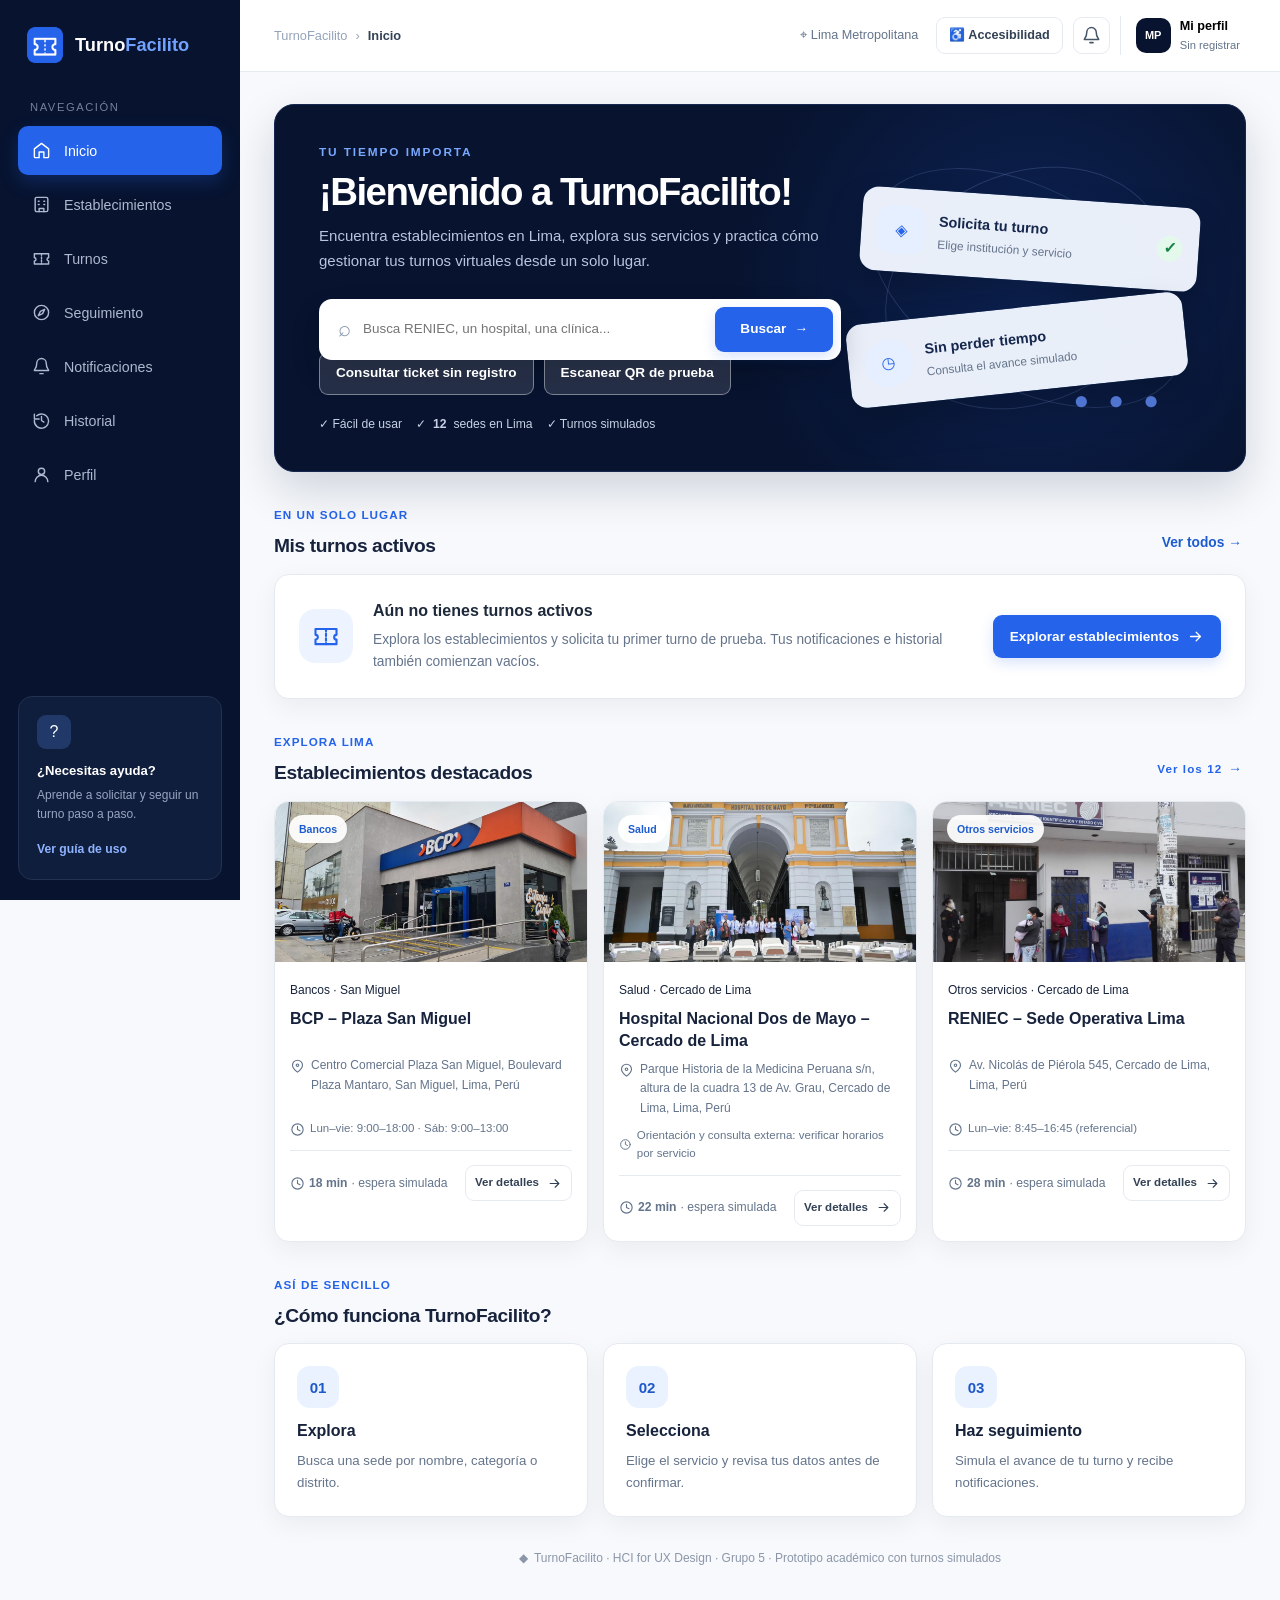
==== commit df487a77: "Mejorar Grupo" ====
--- a/pages/index.html
+++ b/pages/index.html
@@ -128,7 +128,7 @@
 
         <!-- Aquí se visualizan detalles, turnos, historial y otras pantallas cuyos datos varían. -->
         <div id="vista-interactiva" hidden></div>
-        <footer class="demo-note" aria-label="Información académica"><span aria-hidden="true">◆</span><span>TurnoFacilito · HCI for UX Design · Grupo 7 · Prototipo académico con turnos simulados</span></footer>
+        <footer class="demo-note" aria-label="Información académica"><span aria-hidden="true">◆</span><span>TurnoFacilito · HCI for UX Design · Grupo 5 · Prototipo académico con turnos simulados</span></footer>
       </main>
     </div>
     <nav id="nav-movil" class="mobile-nav" aria-label="Navegación móvil"></nav>
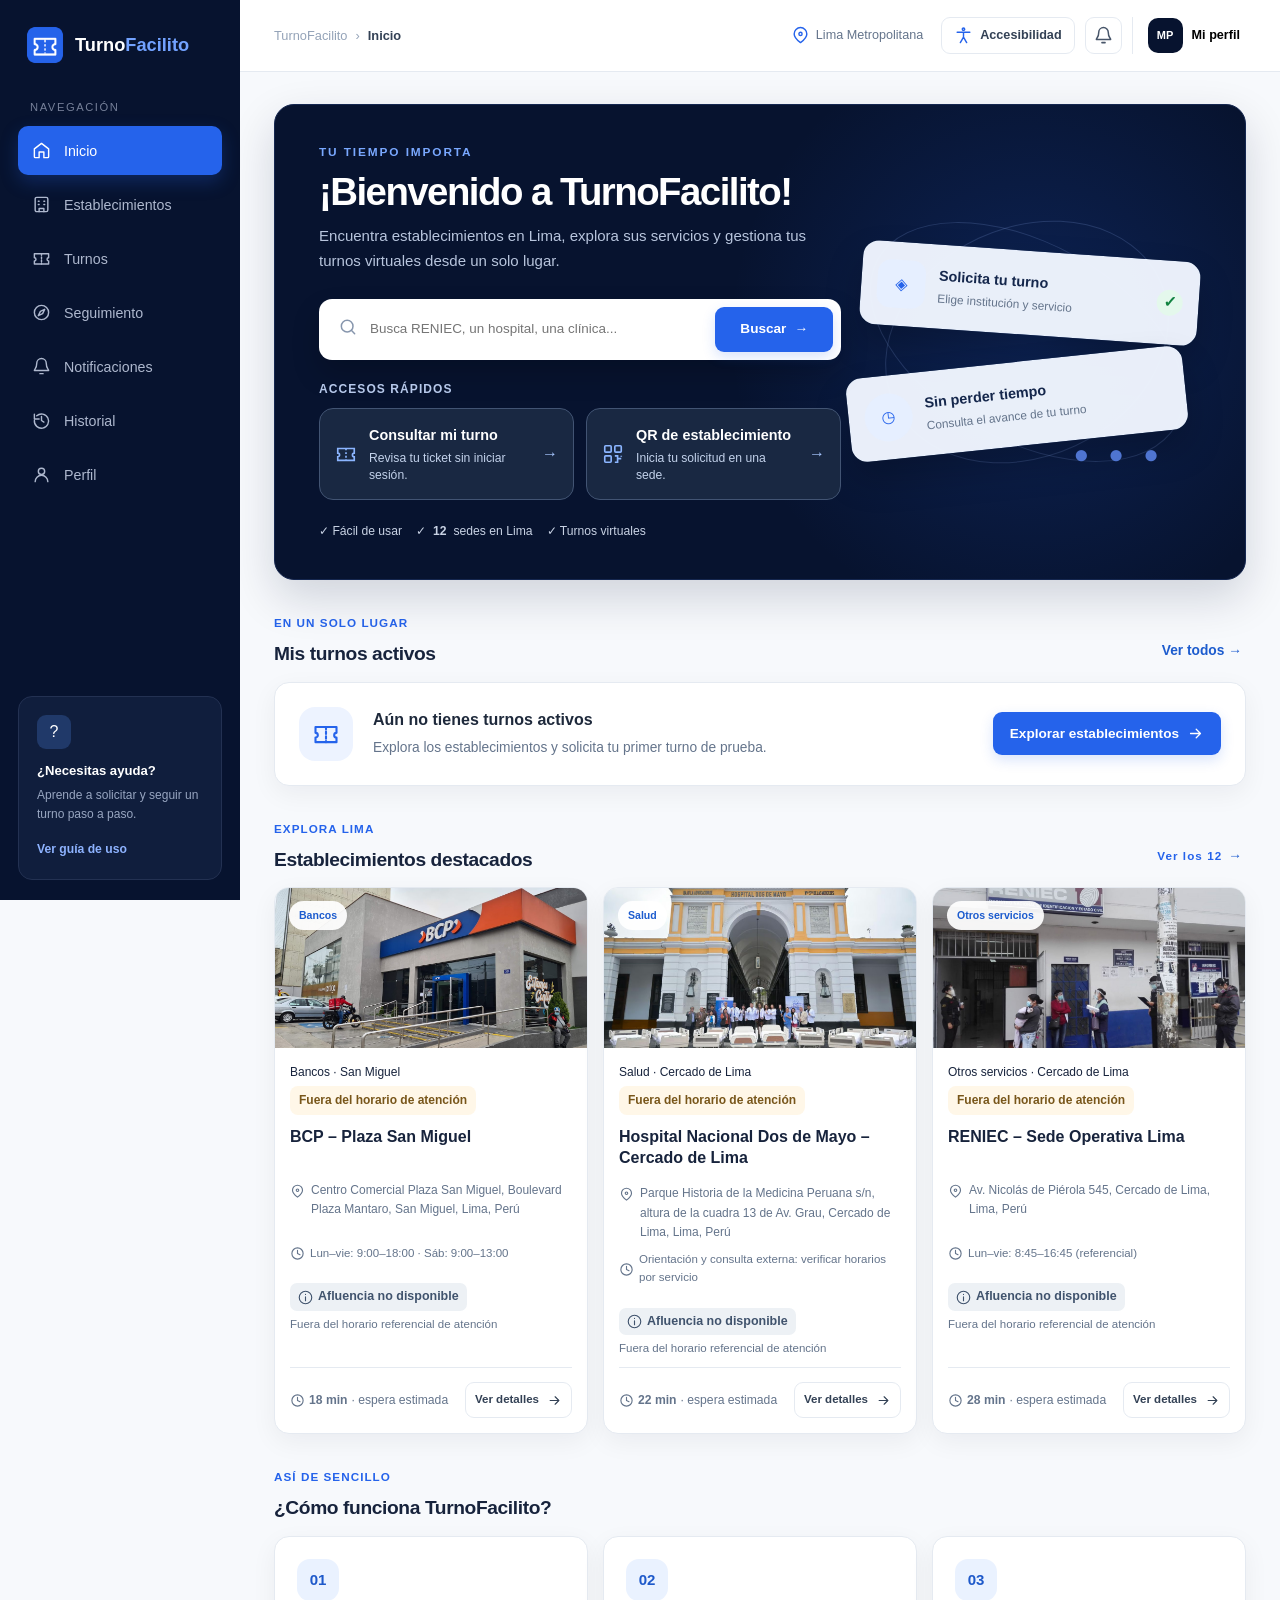
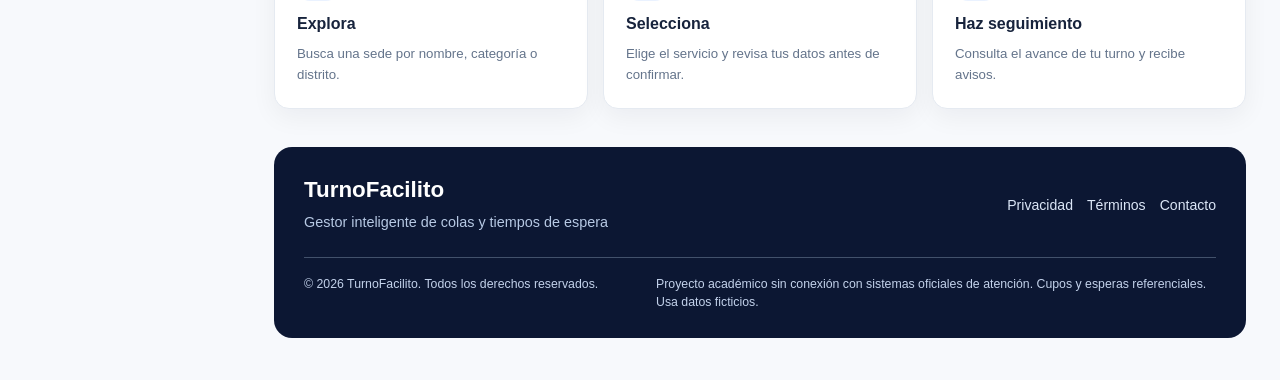
==== commit 58073943: "Actualizacion Mejoras" ====
--- a/pages/index.html
+++ b/pages/index.html
@@ -5,9 +5,10 @@
   <meta name="viewport" content="width=device-width, initial-scale=1.0">
   <meta name="theme-color" content="#07132f">
   <meta name="description" content="TurnoFacilito: plataforma académica para conocer sedes en Lima y practicar la gestión de turnos virtuales.">
-  <title>TurnoFacilito | Tu tiempo importa</title>
+  <title>TurnoFacilito | Gestor inteligente de colas y tiempos de espera</title>
   <link rel="icon" href="../favicon.ico" sizes="any">
   <link rel="stylesheet" href="../css/styles.css">
+  <script src="../js/qr-encoder.js" defer></script>
   <script src="../js/main.js" defer></script>
 </head>
 <body>
@@ -32,13 +33,13 @@
       <header class="topbar">
         <div class="breadcrumb" aria-label="Ubicación de la página"><span>TurnoFacilito</span><span aria-hidden="true">›</span><strong id="miga">Inicio</strong></div>
         <div class="top-actions">
-          <span class="location" aria-label="Establecimientos en Lima Metropolitana">⌖ Lima Metropolitana</span>
-          <button class="access-btn" type="button" data-go="Accesibilidad">♿ Accesibilidad</button>
+          <span class="location" aria-label="Establecimientos en Lima Metropolitana"><span data-svg="pin" aria-hidden="true"></span> Lima Metropolitana</span>
+          <button class="access-btn" type="button" data-go="Accesibilidad"><span data-svg="accessibility" aria-hidden="true"></span> Accesibilidad</button>
           <div class="notification-wrap">
             <button type="button" class="icon-btn" data-go="Notificaciones" aria-label="Ver notificaciones" title="Notificaciones"><svg aria-hidden="true" width="19" height="19" viewBox="0 0 24 24" fill="none" stroke="currentColor" stroke-width="1.9" stroke-linecap="round" stroke-linejoin="round"><path d="M18 8a6 6 0 0 0-12 0c0 7-3 7-3 9h18c0-2-3-2-3-9ZM10 21h4"/></svg></button>
             <b id="alerta-cantidad" hidden>0</b>
           </div>
-          <button class="profile-chip" type="button" data-go="Perfil" aria-label="Ver mi perfil y registrar datos"><span aria-hidden="true">MP</span><div><strong>Mi perfil</strong><small>Sin registrar</small></div></button>
+          <button class="profile-chip" type="button" data-go="Perfil" aria-label="Ver mi perfil y registrar datos"><span aria-hidden="true">MP</span><div><strong>Mi perfil</strong><small hidden></small></div></button>
         </div>
       </header>
       <main id="contenido" class="main-content" tabindex="-1">
@@ -48,24 +49,24 @@
             <div class="welcome-copy">
               <span class="welcome-eyebrow">TU TIEMPO IMPORTA</span>
               <h1 id="titulo-inicio">¡Bienvenido a TurnoFacilito!</h1>
-              <p>Encuentra establecimientos en Lima, explora sus servicios y practica cómo gestionar tus turnos virtuales desde un solo lugar.</p>
+              <p>Encuentra establecimientos en Lima, explora sus servicios y gestiona tus turnos virtuales desde un solo lugar.</p>
               <form id="busqueda-inicio" class="welcome-search" role="search">
-                <span aria-hidden="true" class="search-glyph">⌕</span>
+                <span class="search-glyph"><svg aria-hidden="true" width="20" height="20" viewBox="0 0 24 24" fill="none" stroke="currentColor" stroke-width="1.8" stroke-linecap="round"><circle cx="11" cy="11" r="7"/><path d="m20 20-4-4"/></svg></span>
                 <label class="sr-only" for="buscar-inicio">Buscar establecimiento</label>
                 <input id="buscar-inicio" name="busqueda" type="search" placeholder="Busca RENIEC, un hospital, una clínica..." autocomplete="off">
                 <button class="btn btn-primary" type="submit">Buscar <span aria-hidden="true">→</span></button>
               </form>
-              <div class="home-shortcuts"><button class="btn btn-secondary" type="button" data-go="Consulta">Consultar ticket sin registro</button><button class="btn btn-secondary" type="button" data-go="QR">Escanear QR de prueba</button></div>
+              <div class="quick-label">ACCESOS RÁPIDOS</div><div class="home-shortcuts"><button class="shortcut" type="button" data-go="Consulta"><svg aria-hidden="true" width="22" height="22" viewBox="0 0 24 24" fill="none" stroke="currentColor" stroke-width="1.8"><path d="M3 6h18v5a2 2 0 0 0 0 4v4H3v-4a2 2 0 0 0 0-4V6Z"/><path d="M12 6v13" stroke-dasharray="2 2"/></svg><span><strong>Consultar mi turno</strong><small>Revisa tu ticket sin iniciar sesión.</small></span><span aria-hidden="true">→</span></button><button class="shortcut" type="button" data-go="QR"><svg aria-hidden="true" width="22" height="22" viewBox="0 0 24 24" fill="none" stroke="currentColor" stroke-width="1.8"><rect x="3" y="3" width="7" height="7" rx="1"/><rect x="14" y="3" width="7" height="7" rx="1"/><rect x="3" y="14" width="7" height="7" rx="1"/><path d="M14 14h3v3h4m-7 4h3v-4m4-3v1"/></svg><span><strong>QR de establecimiento</strong><small>Inicia tu solicitud en una sede.</small></span><span aria-hidden="true">→</span></button></div>
               <div class="welcome-benefits" aria-label="Beneficios">
                 <span>✓ Fácil de usar</span>
                 <span>✓ <b id="cantidad-sedes-inicio">12</b> sedes en Lima</span>
-                <span>✓ Turnos simulados</span>
+                <span>✓ Turnos virtuales</span>
               </div>
             </div>
             <div class="welcome-art" aria-hidden="true">
               <div class="art-orbit orbit-one"></div><div class="art-orbit orbit-two"></div>
               <div class="art-card art-card-one"><span class="art-pict">◈</span><div><b>Solicita tu turno</b><small>Elige institución y servicio</small></div><span class="art-ok">✓</span></div>
-              <div class="art-card art-card-two"><span class="art-round">◷</span><div><b>Sin perder tiempo</b><small>Consulta el avance simulado</small></div></div>
+              <div class="art-card art-card-two"><span class="art-round">◷</span><div><b>Sin perder tiempo</b><small>Consulta el avance de tu turno</small></div></div>
               <div class="art-dots">● ● ●</div>
             </div>
           </section>
@@ -82,7 +83,7 @@
             <div class="steps-grid">
               <article class="card step-item"><span>01</span><h3>Explora</h3><p>Busca una sede por nombre, categoría o distrito.</p></article>
               <article class="card step-item"><span>02</span><h3>Selecciona</h3><p>Elige el servicio y revisa tus datos antes de confirmar.</p></article>
-              <article class="card step-item"><span>03</span><h3>Haz seguimiento</h3><p>Simula el avance de tu turno y recibe notificaciones.</p></article>
+              <article class="card step-item"><span>03</span><h3>Haz seguimiento</h3><p>Consulta el avance de tu turno y recibe avisos.</p></article>
             </div>
           </section>
         </section>
@@ -90,19 +91,19 @@
         <!-- ESTABLECIMIENTOS: HTML5 define el buscador y los controles; JS filtra los resultados. -->
         <section id="vista-establecimientos" class="page" aria-labelledby="titulo-establecimientos" hidden>
           <div class="page-title"><span class="eyebrow">ENCUENTRA TU ESTABLECIMIENTO</span><h1 id="titulo-establecimientos">Establecimientos disponibles</h1>
-            <p class="lead">Explora <span id="total-sedes-descripcion">12</span> sedes reales de Lima Metropolitana. Los turnos y tiempos de espera de esta demostración son simulados.</p>
+            <p class="lead">Explora <span id="total-sedes-descripcion">12</span> sedes reales de Lima Metropolitana.</p>
           </div>
           <section class="card filter-panel" aria-label="Filtros de establecimientos">
             <div class="filter-grid">
-              <label class="filter-field filter-grow"><span>Buscar por nombre o servicio</span><span class="field-with-icon"><span aria-hidden="true">⌕</span><input id="buscar-sede" type="search" autocomplete="off" placeholder="Ej. RENIEC, hospital, consulta..."></span></label>
-              <label class="filter-field"><span>Distrito</span><select id="filtrar-distrito"><option value="Todos">Todos los distritos</option></select></label>
-              <label class="filter-field"><span>Ordenar por</span><select id="ordenar-sedes"><option>Espera menor</option><option>Espera mayor</option><option>Nombre</option></select></label>
+              <label class="filter-field filter-grow"><span>Buscar por nombre o servicio</span><span class="field-with-icon"><svg aria-hidden="true" width="20" height="20" viewBox="0 0 24 24" fill="none" stroke="currentColor" stroke-width="1.8" stroke-linecap="round"><circle cx="11" cy="11" r="7"/><path d="m20 20-4-4"/></svg><input id="buscar-sede" type="search" autocomplete="off" placeholder="Ej. RENIEC, hospital, consulta..."></span></label>
+              <label class="filter-field"><span>Distrito</span><span class="field-with-icon"><span class="filter-icon" data-svg="pin"></span><select id="filtrar-distrito"><option value="Todos">Todos los distritos</option></select></span></label>
+              <label class="filter-field"><span>Ordenar por</span><span class="field-with-icon"><span class="filter-icon" data-svg="sort"></span><select id="ordenar-sedes"><option>Espera menor</option><option>Espera mayor</option><option>Nombre</option></select></span></label>
             </div>
             <div class="chips" role="group" aria-label="Filtrar por categoría">
-              <button type="button" class="active" data-category="Todas" aria-pressed="true">Todas</button>
-              <button type="button" data-category="Bancos" aria-pressed="false">Bancos</button>
-              <button type="button" data-category="Salud" aria-pressed="false">Salud</button>
-              <button type="button" data-category="Otros servicios" aria-pressed="false">Otros servicios</button>
+              <button type="button" class="active" data-category="Todas" aria-pressed="true"><span data-svg="grid"></span>Todas</button>
+              <button type="button" data-category="Bancos" aria-pressed="false"><span data-svg="bank"></span>Bancos</button>
+              <button type="button" data-category="Salud" aria-pressed="false"><span data-svg="heart"></span>Salud</button>
+              <button type="button" data-category="Otros servicios" aria-pressed="false"><span data-svg="building"></span>Otros servicios</button>
             </div>
           </section>
           <div class="results-bar"><strong id="contador-sedes" role="status">Cargando...</strong><button class="link-button" type="button" data-action="limpiar-filtros">Limpiar filtros</button></div>
@@ -111,16 +112,16 @@
 
         <!-- GUÍA DE USO: contenido estático y preguntas frecuentes sin depender de JS. -->
         <section id="vista-ayuda" class="page narrow" aria-labelledby="titulo-ayuda" hidden>
-          <div class="page-title"><span class="eyebrow">CENTRO DE AYUDA</span><h1 id="titulo-ayuda">Cómo usar TurnoFacilito</h1><p class="lead">Un recorrido sencillo para solicitar y administrar turnos de demostración.</p></div>
+          <div class="page-title"><span class="eyebrow">CENTRO DE AYUDA</span><h1 id="titulo-ayuda">Cómo usar TurnoFacilito</h1><p class="lead">Un recorrido sencillo para solicitar y administrar turnos.</p></div>
           <div class="help-steps">
             <article class="card help-step"><span>1</span><div><h2>Busca un establecimiento</h2><p>Ve a Establecimientos y busca por nombre, categoría o distrito.</p></div></article>
-            <article class="card help-step"><span>2</span><div><h2>Selecciona un servicio y registra tus datos</h2><p>Abre una sede, elige un servicio y completa tus nombres y apellidos.</p></div></article>
-            <article class="card help-step"><span>3</span><div><h2>Revisa y sigue tu turno</h2><p>Confirma la solicitud y usa Simular avance para conocer los estados.</p></div></article>
+            <article class="card help-step"><span>2</span><div><h2>Selecciona un servicio y registra tus datos</h2><p>Abre una sede, elige un servicio y completa tus nombres, apellidos y DNI ficticio.</p></div></article>
+            <article class="card help-step"><span>3</span><div><h2>Revisa y sigue tu turno</h2><p>Confirma la solicitud y consulta el seguimiento automático de tu atención.</p></div></article>
             <article class="card help-step"><span>4</span><div><h2>Consulta tu actividad</h2><p>Revisa tus notificaciones y el historial de turnos finalizados o cancelados.</p></div></article>
           </div>
           <section class="card help-faq" aria-labelledby="titulo-preguntas"><h2 id="titulo-preguntas">Preguntas frecuentes</h2>
-            <details><summary>¿Puedo tener varios turnos activos?</summary><p>Sí, en establecimientos distintos. Solo uno activo por sede durante la sesión.</p></details>
-            <details><summary>¿Por qué se borra todo al actualizar?</summary><p>Este proyecto utiliza variables, arrays y objetos de JavaScript. No guarda datos permanentemente.</p></details>
+            <details><summary>¿Puedo tener varios turnos activos?</summary><p>Sí, en establecimientos distintos. Solo uno activo por sede.</p></details>
+            <details><summary>¿Por qué se borra todo al actualizar?</summary><p>Los datos personales y turnos se conservan mientras la página permanece abierta.</p></details>
             <details><summary>¿Puedo atenderme con este turno en una institución?</summary><p>No. Es una simulación educativa y no está integrada con los sistemas de las instituciones. Los hospitales no ofrecen atención de emergencias por este medio.</p></details>
           </section>
           <button type="button" class="btn btn-primary" data-go="Establecimientos">Comenzar →</button>
@@ -128,7 +129,7 @@
 
         <!-- Aquí se visualizan detalles, turnos, historial y otras pantallas cuyos datos varían. -->
         <div id="vista-interactiva" hidden></div>
-        <footer class="demo-note" aria-label="Información académica"><span aria-hidden="true">◆</span><span>TurnoFacilito · HCI for UX Design · Grupo 5 · Prototipo académico con turnos simulados</span></footer>
+        <footer class="site-footer" aria-label="Pie de página"><div class="footer-top"><div><strong>TurnoFacilito</strong><p>Gestor inteligente de colas y tiempos de espera</p></div><nav aria-label="Información del proyecto"><button type="button" data-go="Privacidad">Privacidad</button><button type="button" data-go="Términos">Términos</button><button type="button" data-go="Contacto">Contacto</button></nav></div><div class="footer-bottom"><span>© 2026 TurnoFacilito. Todos los derechos reservados.</span><span>Proyecto académico sin conexión con sistemas oficiales de atención. Cupos y esperas referenciales. Usa datos ficticios.</span></div></footer>
       </main>
     </div>
     <nav id="nav-movil" class="mobile-nav" aria-label="Navegación móvil"></nav>
@@ -142,7 +143,7 @@
   <template id="plantilla-servicio">
     <section class="page narrow" aria-labelledby="titulo-servicio">
       <button type="button" class="back-link" data-go="Detalle">← Volver al establecimiento</button>
-      <div class="page-title"><span class="eyebrow">PASO 1 DE 4</span><h1 id="titulo-servicio">Selecciona tu servicio</h1><p class="lead">Elige el trámite que deseas simular en <span id="servicio-nombre-sede"></span>.</p></div>
+      <div class="page-title"><span class="eyebrow">PASO 1 DE 4</span><h1 id="titulo-servicio">Selecciona tu servicio</h1><p class="lead">Elige el trámite que necesitas en <span id="servicio-nombre-sede"></span>.</p></div>
       <div class="process-stepper"><span class="current">1 · Servicio</span><span>2 · Tus datos</span><span>3 · Revisión</span><span>4 · Confirmación</span></div>
       <div class="selection-layout">
         <form id="form-servicio" class="card service-selection">
@@ -153,7 +154,7 @@
         </form>
         <aside class="card selection-summary" aria-label="Resumen del establecimiento">
           <img id="servicio-imagen" src="" alt="" loading="lazy"><div><b id="servicio-resumen-nombre"></b><small id="servicio-resumen-distrito"></small></div>
-          <hr><p>◷ <b id="servicio-resumen-espera"></b> de espera simulada</p><p>♙ <span id="servicio-resumen-personas"></span> personas delante</p>
+          <hr><p>◷ <b id="servicio-resumen-espera"></b> de espera estimada</p><p>♙ <span id="servicio-resumen-personas"></span> personas delante</p>
         </aside>
       </div>
     </section>
@@ -166,16 +167,15 @@
       <div id="datos-pasos" class="process-stepper"><span>1 · Servicio</span><span class="current">2 · Tus datos</span><span>3 · Revisión</span><span>4 · Confirmación</span></div>
       <div class="selection-layout">
         <form id="form-datos" class="card personal-form" novalidate>
-          <div class="personal-form-heading"><span class="personal-symbol" aria-hidden="true">♙</span><div><h2>Información del solicitante</h2><p>Los campos con * son obligatorios.</p></div></div>
+          <div class="personal-form-heading"><span class="personal-symbol" aria-hidden="true"><span data-svg="user"></span></span><div><h2>Información del solicitante</h2><p>Los campos con * son obligatorios.</p></div></div>
           <div class="personal-fields">
             <div class="personal-field"><label for="dato-nombres">Nombres *</label><input id="dato-nombres" name="nombres" type="text" maxlength="60" autocomplete="given-name" placeholder="Escribe tus nombres" required aria-describedby="error-nombres"><p id="error-nombres" class="input-error" hidden></p></div>
             <div class="personal-field"><label for="dato-apellidos">Apellidos *</label><input id="dato-apellidos" name="apellidos" type="text" maxlength="60" autocomplete="family-name" placeholder="Escribe tus apellidos" required aria-describedby="error-apellidos"><p id="error-apellidos" class="input-error" hidden></p></div>
-            <div class="personal-field"><label for="dato-correo">Correo electrónico <span class="muted">(opcional)</span></label><input id="dato-correo" name="correo" type="email" maxlength="90" autocomplete="email" placeholder="ejemplo@correo.com" aria-describedby="error-correo"><p id="error-correo" class="input-error" hidden></p></div>
+            <div class="personal-field"><label for="dato-dni">DNI *</label><input id="dato-dni" name="dni" type="text" inputmode="numeric" maxlength="8" pattern="[0-9]{8}" autocomplete="off" placeholder="Ingresa 8 dígitos" required aria-describedby="error-dni"><p id="error-dni" class="input-error" role="alert" hidden></p></div><div class="personal-field"><label for="dato-correo">Correo electrónico <span class="muted">(opcional)</span></label><input id="dato-correo" name="correo" type="email" maxlength="90" autocomplete="email" placeholder="ejemplo@correo.com" aria-describedby="error-correo"><p id="error-correo" class="input-error" hidden></p></div>
           </div>
-          <p class="personal-disclaimer"><span aria-hidden="true">◇</span><span>Datos de prueba: se mantienen solo en la memoria de esta página y no se envían a establecimientos. Se borrarán al actualizar o cerrar la página. No ingreses información sensible.</span></p>
           <div class="form-actions"><button id="datos-volver" type="button" class="btn btn-secondary" data-go="Servicio">Volver</button><button id="datos-guardar" type="submit" class="btn btn-primary">Guardar y revisar turno</button></div>
         </form>
-        <aside class="card personal-aside"><span class="eyebrow">TURNOFACILITO</span><h2 id="datos-aside-titulo">Tu solicitud está casi lista</h2><p id="datos-aside-texto"></p><div class="personal-aside-steps"><span>✓ Sin contraseñas</span><span>✓ Sin registro permanente</span><span>✓ Formularios de clase</span></div></aside>
+        <aside class="card personal-aside"><span class="eyebrow">TURNOFACILITO</span><h2 id="datos-aside-titulo">Tu solicitud está casi lista</h2><p id="datos-aside-texto"></p><div class="personal-aside-steps"><span>✓ Consulta sin contraseña</span><span>✓ Gestiona tus solicitudes</span><span>✓ Acceso a tus turnos</span></div></aside>
       </div>
     </section>
   </template>
--- a/css/styles.css
+++ b/css/styles.css
@@ -855,3 +855,58 @@
 @media(max-width:1150px){.hu-extra-grid{grid-template-columns:1fr}.qr-grid{grid-template-columns:repeat(2,minmax(0,1fr))}}
 @media(max-width:760px){.hu-panel{padding:16px}.demanda-grid{grid-template-columns:1fr}.hu-panel h2{font-size:1rem}.hu-note{font-size:.85rem}.form-inline{flex-direction:column;align-items:stretch}.form-inline input,.form-inline select{width:100%;min-width:0;flex:auto}.form-inline .btn{width:100%}.clinical-steps{grid-template-columns:1fr 1fr}.qr-grid{grid-template-columns:1fr 1fr}.home-shortcuts{flex-direction:column}.home-shortcuts .btn{width:100%}.hu-actions>.btn{width:100%}}
 @media(max-width:385px){.qr-grid{grid-template-columns:1fr}.clinical-steps{grid-template-columns:1fr}}
+
+/* Mejora visual 2026: accesos, filtros, agenda y pie de página. */
+.quick-label{font-size:.75rem;font-weight:700;letter-spacing:.09em;color:#b7c9eb;margin:20px 0 10px}.home-shortcuts{display:grid;grid-template-columns:repeat(2,minmax(0,1fr));gap:12px;margin:0 0 22px}.shortcut{display:flex;align-items:center;gap:12px;text-align:left;padding:15px;border:1px solid #425473;border-radius:14px;color:#fff;background:#192842;min-width:0;transition:background .15s}.shortcut:hover{background:#263b5c;border-color:#83afff}.shortcut>svg{color:#8bb5ff;flex:none}.shortcut>span:nth-child(2){display:grid;gap:4px;flex:1;min-width:0}.shortcut strong{font-size:.9rem}.shortcut small{font-size:.76rem;color:#c3d2eb;line-height:1.4}.shortcut>span:last-child{color:#a8c7ff}
+.filter-grid{align-items:end}.filter-field{min-width:0;display:flex;flex-direction:column;gap:8px}.filter-field>span:first-child{font-weight:600;font-size:.9rem}.field-with-icon{display:block!important;position:relative;width:100%;min-width:0}.field-with-icon>svg,.field-with-icon>.filter-icon{position:absolute!important;inset:auto!important;left:14px!important;top:50%!important;transform:translateY(-50%);pointer-events:none;color:#64748b;display:flex;align-items:center}.field-with-icon>.filter-icon svg{position:static;transform:none}.field-with-icon input,.field-with-icon select{width:100%;padding-left:43px!important;min-width:0;box-sizing:border-box}.chips button{display:inline-flex;align-items:center;gap:7px;min-height:44px}.chips button span[data-svg]{display:flex}.chips button.active{background:#2563eb;border-color:#2563eb;color:white}
+.personal-fields .personal-field:nth-child(3),.personal-fields .personal-field:nth-child(4){grid-column:auto}.personal-symbol [data-svg]{display:flex}.personal-symbol svg{width:24px;height:24px}
+.site-footer{margin:38px 0 0;padding:26px 30px;background:#0c1733;color:#dbe6f7;border-radius:18px;line-height:1.5}.footer-top,.footer-bottom{display:flex;justify-content:space-between;align-items:center;flex-wrap:wrap;gap:14px}.footer-top strong{font-size:1.4rem;color:#fff;font-weight:800}.footer-top p{margin:4px 0;color:#b7c9e4;font-size:.9rem}.footer-top nav{display:flex;flex-wrap:wrap;gap:14px}.footer-top button{border:0;background:none;color:#dbe6f7;padding:8px 0;font:inherit;font-size:.88rem;cursor:pointer}.footer-top button:hover{text-decoration:underline;color:#fff}.footer-bottom{border-top:1px solid #42516b;margin-top:18px;padding-top:17px;align-items:flex-start;font-size:.77rem;color:#c3d2eb}.footer-bottom span:last-child{max-width:560px}
+.mode-grid{display:grid;grid-template-columns:1fr 1fr;gap:10px;margin:14px 0}.mode-option{display:flex;align-items:center;gap:10px;cursor:pointer;border:1px solid #d4deec;background:white;border-radius:12px;padding:14px;min-width:0}.mode-option:has(input:checked){border-color:#2563eb;background:#eff5ff;box-shadow:0 0 0 1px #2563eb}.mode-option:has(input:disabled){cursor:not-allowed;background:#f0f2f6;color:#657187}.mode-option svg{flex:none;color:#2563eb}.mode-option span{display:grid;gap:4px}.mode-option small{font-size:.76rem;color:#53657d;line-height:1.35}.mode-option input,.slot input{accent-color:#2563eb;flex:none}.slot-grid{display:grid;grid-template-columns:repeat(auto-fit,minmax(95px,1fr));gap:9px;margin:14px 0}.slot{display:flex;flex-direction:column;align-items:center;text-align:center;gap:5px;cursor:pointer;padding:10px 6px;background:#f1fbf5;border:1px solid #b2dac3;border-radius:10px;color:#145638;min-width:0}.slot small{font-size:.72rem;color:inherit}.slot:has(input:checked){border-color:#2563eb;background:#2563eb;color:white}.slot-off{background:#edf0f5;border-color:#dbe2eb;color:#58677a;cursor:not-allowed}.slot-off strong{text-decoration:line-through}.small-note{font-size:.78rem;color:#526681;line-height:1.5;margin:10px 0}.schedule{margin-top:18px}.schedule #plan-fecha{max-width:100%;width:100%;min-height:44px}
+.qr-visual{display:flex;flex-direction:column;align-items:center;gap:7px;margin:18px auto;color:#53657d;text-align:center}.qr-visual img{width:108px;height:108px;object-fit:contain;image-rendering:pixelated;background:white;border:1px solid #e1e6ef;border-radius:9px;padding:5px}.qr-visual small{font-size:.75rem;max-width:230px}.agency-qr{margin-top:10px;border-top:1px solid #dfe5ee;padding-top:8px}.agency-qr .qr-visual{margin:9px auto}.agency-qr .qr-visual img{width:72px;height:72px}.receipt-date{display:flex;align-items:center;justify-content:center;gap:7px;margin:18px 0;color:#314462;font-size:.88rem;flex-wrap:wrap}.receipt-card .qr-visual img{width:145px;height:145px}.receipt-card{max-width:690px;margin-inline:auto}.receipt-card .receipt-person{font-size:.9rem}.receipt-card .receipt-meta{justify-content:center;flex-wrap:wrap}.qr-access{display:grid;grid-template-columns:minmax(115px,180px) minmax(0,1fr);gap:22px;align-items:start}.qr-access form{display:grid;gap:14px}.qr-advanced{margin-top:18px;padding-top:15px;border-top:1px solid #dce4ef}.qr-advanced summary{cursor:pointer;font-weight:600;color:#244c95}.consult-tabs{display:grid;grid-template-columns:1fr 1fr;gap:10px;margin-bottom:25px}.consult-fields{display:grid;grid-template-columns:minmax(0,1.2fr) minmax(0,1fr) auto;gap:12px;align-items:end;margin:18px 0}.consult-fields select,.consult-fields input{width:100%;min-width:0;min-height:48px}.consult-fields .btn{min-height:48px}.consult-panel h2{margin-bottom:12px}.qr-access input[type=file]{max-width:100%;padding:8px}
+.timeline{display:grid!important;grid-template-columns:repeat(4,minmax(0,1fr));gap:5px;margin:24px 0}.timeline span{display:flex;flex-direction:column;align-items:center;gap:8px;text-align:center;font-size:.78rem;padding:4px 0!important;background:transparent!important;border:0!important;color:#53657d;position:relative;z-index:1}.timeline span:before{content:"";height:2px;background:#d9e2f0;position:absolute;top:20px;left:-50%;right:50%;z-index:-1}.timeline span:first-child:before{display:none}.timeline span i{display:grid;place-items:center;width:36px;height:36px;border-radius:50%;background:#e7edf5;color:#53657d;border:2px solid #fff}.timeline span.active i,.timeline span.passed i{background:#2563eb;color:white}.timeline span.active:before,.timeline span.passed:before{background:#2563eb}.timeline span.active{font-weight:700;color:#184fae}.availability{display:block;font-size:.75rem;font-weight:600;color:#53657d;margin:4px 0}.availability-open{color:#146840}.availability-closed{color:#78561a}.place-image img,.place-row>img{object-fit:cover}.place-card{display:flex;flex-direction:column}.place-body{display:flex;flex:1;flex-direction:column}.place-body .mini-footer{margin-top:auto}.place-body h3,.place-row-info h3{overflow-wrap:anywhere}.place-row .inline-meta svg,.place-body svg{flex:none}.place-row-info{min-width:0}.profile-section.danger-zone{border-color:#dce4ef}.profile-section.danger-zone h2{color:#14233c}.profile-section.danger-zone p{font-size:.9rem}.btn:disabled{cursor:not-allowed;opacity:.65}.slot:focus-within,.mode-option:focus-within{outline:3px solid #e89b13;outline-offset:2px}.footer-top button:focus-visible{outline:3px solid #ffbb41;outline-offset:3px}html[data-contrast="true"] .slot,html[data-contrast="true"] .mode-option,html[data-contrast="true"] .site-footer{border:2px solid currentColor}html[data-contrast="true"] .slot-off{color:#555}html[data-contrast="true"] .shortcut{border:2px solid white}
+@media(max-width:1100px){.consult-fields{grid-template-columns:1fr 1fr}.consult-fields>.btn{grid-column:1/-1}.mode-grid{grid-template-columns:1fr}}
+@media(max-width:760px){.home-shortcuts{grid-template-columns:1fr}.shortcut{width:100%;padding:12px}.site-footer{padding:21px 18px}.footer-top,.footer-bottom{align-items:flex-start;flex-direction:column}.footer-top nav{gap:18px}.consult-fields,.consult-tabs,.qr-access{grid-template-columns:1fr}.consult-tabs .btn,.consult-fields .btn{width:100%;min-width:0}.slot-grid{grid-template-columns:repeat(2,minmax(0,1fr))}.timeline span{font-size:.68rem}.timeline span i{width:32px;height:32px}.timeline span:before{top:18px}.receipt-card .qr-visual img{width:128px;height:128px}.mode-option{padding:11px}.personal-fields{grid-template-columns:1fr}.footer-bottom{font-size:.75rem}}
+@media(prefers-reduced-motion:reduce){*,*::before,*::after{scroll-behavior:auto!important;animation-duration:.01ms!important;transition-duration:.01ms!important}}
+.date-title{display:flex;justify-content:space-between;align-items:center;gap:8px;color:#243653;margin-top:18px}.date-title small{font-size:.76rem;color:#526681}.date-rail{display:flex;overflow-x:auto;gap:8px;padding:6px 3px 12px;margin:8px -3px 0;scroll-snap-type:x proximity}.date-option{flex:0 0 68px;scroll-snap-align:start;display:flex;flex-direction:column;align-items:center;justify-content:center;gap:5px;border-radius:12px;border:1px solid #d4deec;background:#fff;color:#314462;min-height:76px;padding:8px;cursor:pointer}.date-option small{font-size:.74rem;color:inherit}.date-option strong{font-size:1.25rem;color:inherit}.date-option.selected{background:#2563eb;border-color:#2563eb;color:#fff}.date-option:not(.selected):hover{border-color:#2563eb;background:#eff5ff}.date-option:focus-visible{outline:3px solid #e89b13;outline-offset:1px}.place-body .availability,.place-row-info .availability{width:fit-content;max-width:100%;background:#f4f6fa;padding:5px 9px;border-radius:8px}.place-body .availability-open,.place-row-info .availability-open{background:#eef8f1;color:#146840}.place-body .availability-closed,.place-row-info .availability-closed{background:#fff7e8;color:#78561a}.receipt-date{font-weight:600}
+/* Evita que el carrusel de fechas expanda el formulario en móviles. */
+.selection-layout,.service-selection,.schedule,#plan-panel,.date-rail{min-width:0;max-width:100%;box-sizing:border-box}.selection-layout>.card{min-width:0}.date-rail{width:100%;contain:inline-size}.date-option{min-width:0}.service-selection{width:100%}.selection-layout{grid-template-columns:minmax(0,1.5fr) minmax(0,.8fr)}
+@media(max-width:1000px){.selection-layout{grid-template-columns:minmax(0,1fr)}}
+
+/* V2.1: calendario aislado del panel antiguo. */
+.service-selection .schedule{display:block;width:100%;min-width:0;max-width:100%;padding:16px}
+.schedule #plan-panel{display:block;width:100%;min-width:0;margin-top:16px;padding-top:12px;border-top:1px solid #dce4ef}.schedule #plan-panel[hidden]{display:none!important}
+.schedule .date-title{margin:0 0 10px;flex-wrap:wrap;gap:5px}.schedule .date-rail{display:grid;grid-template-columns:repeat(7,minmax(0,1fr));align-items:start;gap:7px;width:100%;padding:3px;margin:0 0 16px;overflow:visible;contain:none}.schedule .date-option{min-width:0;width:100%;min-height:68px;height:auto;padding:7px 3px;gap:3px;line-height:1.25}.schedule .date-option small{font-size:.68rem;color:inherit;white-space:nowrap}.schedule .date-option strong{font-size:1.12rem}
+.schedule .slot-groups{display:block;min-width:0;width:100%}.schedule .slot-section{display:block;min-width:0;margin:16px 0}.schedule .slot-section h4{display:flex;align-items:center;gap:7px;color:#334762;font-size:.89rem;margin:0 0 8px}.schedule .slot-grid{display:grid;grid-template-columns:repeat(4,minmax(0,1fr));gap:8px;margin:0;align-items:stretch}.schedule .slot{position:relative;min-height:68px;height:auto;justify-content:center;gap:4px;padding:9px 5px}.schedule .slot input{position:absolute;opacity:0;width:1px;height:1px}.schedule .slot small{font-size:.72rem;color:inherit}.schedule .slot strong{font-size:.9rem;color:inherit}.schedule #plan-disponibilidad{padding:12px;border-radius:9px;background:#edf4ff;color:#244c95;margin:12px 0 0}
+.location [data-svg],.access-btn [data-svg]{display:inline-flex;align-items:center;color:#2563eb}.access-btn{display:inline-flex;align-items:center;justify-content:center;gap:7px}.profile-chip small[hidden]{display:none!important}.auto-status{display:inline-flex;align-items:center;gap:7px;color:#17663e;font-size:.8rem;font-weight:600}.track-actions{align-items:center}
+.contact-intro,.contact-help{display:flex;align-items:center;gap:18px;padding:24px}.contact-intro h2,.contact-help h2{margin:0 0 6px;font-size:1.12rem}.contact-intro p,.contact-help p{margin:0;color:#536782;line-height:1.55}.contact-intro small{display:block;color:#64748b;margin-top:5px}.contact-grid{display:grid;grid-template-columns:repeat(3,minmax(0,1fr));gap:16px;margin:18px 0}.contact-card{display:flex;flex-direction:column;gap:8px;padding:22px;min-width:0}.contact-avatar{width:48px;height:48px;flex:none;border-radius:14px;background:#eaf1ff;color:#2563eb;display:grid;place-items:center;font-weight:700;font-size:1.05rem}.contact-card h3{margin:4px 0 0;font-size:1rem;line-height:1.45;overflow-wrap:anywhere}.contact-card p{margin:0;color:#64748b;font-size:.83rem}.contact-card a{display:flex;align-items:center;gap:8px;margin-top:auto;padding-top:13px;border-top:1px solid #e2e8f0;color:#1d4ed8;font-size:.84rem;overflow-wrap:anywhere;text-decoration:none}.contact-card a svg{flex:none}.contact-card a:hover{text-decoration:underline}.contact-help{justify-content:space-between}
+@media(max-width:1300px){.schedule .date-rail{grid-template-columns:repeat(5,minmax(0,1fr))}.schedule .slot-grid{grid-template-columns:repeat(3,minmax(0,1fr))}.contact-grid{grid-template-columns:repeat(2,minmax(0,1fr))}}
+@media(max-width:760px){.access-btn{display:none}.schedule .date-rail{grid-template-columns:repeat(4,minmax(0,1fr))}.schedule .slot-grid{grid-template-columns:repeat(3,minmax(0,1fr))}.contact-grid{grid-template-columns:1fr}.contact-help{align-items:stretch;flex-direction:column}.contact-intro,.contact-help,.contact-card{padding:18px}.service-selection .schedule{padding:12px}}
+@media(max-width:390px){.schedule .slot-grid{grid-template-columns:repeat(2,minmax(0,1fr))}.schedule .date-option{min-height:58px}.schedule .date-rail{gap:5px}.schedule .slot{min-height:59px}}
+.schedule>.mode-grid{display:grid;grid-template-columns:repeat(2,minmax(0,1fr));justify-content:initial;padding:0;border:0;font-size:inherit;gap:10px}.schedule .mode-option span{color:inherit}.schedule .date-rail{grid-template-columns:repeat(auto-fit,minmax(52px,1fr))}.schedule .slot-grid{grid-template-columns:repeat(auto-fit,minmax(84px,1fr))}@media(max-width:1100px){.schedule>.mode-grid{grid-template-columns:1fr}}@media(max-width:390px){.schedule .slot-grid{grid-template-columns:repeat(2,minmax(0,1fr))}}
+/* Mantener la selección legible, con un máximo de cuatro horarios por fila. */
+.schedule .date-rail{grid-template-columns:repeat(7,minmax(0,1fr))}.schedule .slot-grid{grid-template-columns:repeat(4,minmax(0,1fr))}
+@media(max-width:1300px){.schedule .date-rail{grid-template-columns:repeat(5,minmax(0,1fr))}.schedule .slot-grid{grid-template-columns:repeat(3,minmax(0,1fr))}}
+@media(max-width:760px){.schedule .date-rail{grid-template-columns:repeat(4,minmax(0,1fr))}.schedule .slot-grid{grid-template-columns:repeat(3,minmax(0,1fr))}}
+@media(max-width:390px){.schedule .slot-grid{grid-template-columns:repeat(2,minmax(0,1fr))}}
+
+/* V2.3: avance manual integrado en la tarjeta de seguimiento */
+.preview-process-row{display:flex;justify-content:flex-end;margin-top:16px;padding-top:12px;border-top:1px solid var(--border)}
+.preview-process-btn{display:inline-flex;align-items:center;gap:6px;font-size:.8rem;min-height:44px;color:#526681}
+.preview-process-btn:hover{text-decoration:underline;color:var(--blue)}
+.manual-process-note{justify-content:flex-start;color:var(--muted);font-size:.76rem}
+.manual-process-note span{display:inline-flex;align-items:center;gap:6px;flex-wrap:wrap}
+.manual-metrics>div{min-width:0;overflow-wrap:anywhere}
+.manual-process-actions .btn{min-height:44px}
+[data-contrast="true"] .preview-process-btn,[data-contrast="true"] .manual-process-note{color:#fff}
+@media(max-width:480px){.preview-process-row{justify-content:center}.manual-process-note{text-align:center;justify-content:center}.manual-process-note span{justify-content:center}}
+
+/* V2.4: consulta, afluencia y seguimiento. */
+.consulta-v24{max-width:1040px;margin-inline:auto}.consulta-v24 .consult-panel,.consulta-v24 .consult-result{padding:clamp(18px,3vw,32px)}
+.consulta-v24 .consult-tabs{gap:14px;border-bottom:1px solid var(--border);padding-bottom:22px;margin-bottom:24px}
+.consult-method{display:grid;grid-template-columns:48px minmax(0,1fr) 22px;gap:12px;align-items:center;text-align:left;padding:16px;border:1px solid var(--border);border-radius:14px;background:var(--surface,#fff);color:inherit;cursor:pointer;min-width:0}
+.consult-method.selected{border:2px solid #2563eb;padding:15px;background:#eff5ff;color:#142c59}.consult-method:hover{border-color:#2563eb}.consult-method span:nth-child(2){display:flex;flex-direction:column;gap:5px}.consult-method small{font-size:.82rem;color:var(--muted);line-height:1.4}.method-icon{display:grid;place-items:center;color:#2563eb;background:#e4edff;border-radius:12px;width:48px;height:48px}.method-check{color:#2563eb}
+.consulta-v24 .consult-fields{display:grid;grid-template-columns:minmax(0,1fr);gap:18px;max-width:670px;margin:18px auto}.consult-input{position:relative;width:100%;min-width:0}.consult-input>svg{position:absolute;top:50%;left:13px;transform:translateY(-50%);color:#526681;pointer-events:none;z-index:1}.consulta-v24 .consult-input :is(select,input){display:block;padding-left:42px;min-height:52px;width:100%;max-width:100%;}.consult-fields small{color:var(--muted);font-size:.82rem}.consult-help{max-width:670px;margin:16px auto 0;color:var(--muted);font-size:.86rem}.consult-help summary{cursor:pointer;display:flex;align-items:center;gap:7px;color:#2454a6}.consult-help p{padding:10px 0 0}.consult-result-number{font-weight:800;font-size:2.8rem;line-height:1.1;margin:15px 0;color:var(--text,#0c1733)}.consult-metrics{display:grid;grid-template-columns:repeat(3,minmax(0,1fr));gap:12px;margin:20px 0}.consult-metrics>div,.tracking-metrics>.queue-position{background:#eff5ff;border-radius:12px;padding:12px;text-align:center;color:#163e83;display:flex;flex-direction:column;gap:6px;justify-content:center}.consult-metrics strong{font-size:1.35rem}.consult-metrics span{font-size:.82rem}.tracking-metrics{grid-template-columns:repeat(4,minmax(0,1fr));align-items:center}.tracking-metrics>div{min-width:0;overflow-wrap:anywhere}.manual-metrics{grid-template-columns:repeat(4,minmax(0,1fr))}.afluencia-info{display:flex;flex-direction:column;align-items:flex-start;gap:5px;margin:9px 0;min-width:0}.afluencia-label{display:inline-flex;align-items:center;gap:5px;padding:5px 8px;background:#edf1f5;color:#40536d;border-radius:7px;font-size:.78rem;font-weight:700;line-height:1.4}.afluencia-baja{background:#eaf8ef;color:#11623c}.afluencia-media{background:#fff2db;color:#865700}.afluencia-alta{background:#ffebee;color:#a32135}.afluencia-info small{font-size:.72rem;color:var(--muted)}.booking-card .afluencia-info{align-items:center}.req-kind{display:block;font-size:.77rem;font-weight:600;color:#385a88;margin-top:4px}.notice-permission{border-top:1px solid var(--border);padding-top:12px;font-size:.83rem}.notice-permission .btn{white-space:normal}.brief-turn{max-width:680px;margin-inline:auto;padding:clamp(18px,4vw,34px);display:grid;gap:18px}.brief-wait,.brief-step{display:flex;flex-direction:column;gap:6px;border:1px solid var(--border);border-radius:12px;padding:18px}.brief-wait{background:#eff5ff;color:#194a9b}.brief-wait strong{font-size:2rem}.brief-step strong{font-size:1.2rem}.brief-turn span{font-size:.86rem}.consult-qr>.qr-visual{color:#2563eb;background:#eff5ff;border-radius:18px;padding:22px}.qr-grid .qr-box img{image-rendering:pixelated}
+@media(max-width:1100px){.tracking-metrics,.manual-metrics{grid-template-columns:repeat(2,minmax(0,1fr))}}
+@media(max-width:600px){.consulta-v24 .consult-tabs{grid-template-columns:1fr}.consult-method{padding:12px;grid-template-columns:40px minmax(0,1fr) 18px}.consult-method.selected{padding:11px}.method-icon{width:40px;height:40px}.consult-metrics{grid-template-columns:1fr 1fr}.consult-metrics>div:last-child{grid-column:1/-1}.consult-metrics strong{font-size:1.2rem}}
+html[data-contrast="true"] :is(.consult-method,.consult-method.selected,.consult-metrics>div,.tracking-metrics>.queue-position,.brief-wait,.afluencia-label,.method-icon,.consult-qr>.qr-visual){background:#000!important;color:#fff!important;border:1px solid #fff!important}html[data-contrast="true"] :is(.consult-method small,.req-kind,.consult-help summary,.method-check,.method-icon svg,.consult-input>svg,.afluencia-info small){color:#fff!important}
+.qr-agencia-svg{width:112px;height:112px;background:white;border-radius:5px;display:block;flex:none}.qr-grid .qr-agencia-svg{width:100%;height:auto;max-width:170px;aspect-ratio:1}.qr-direct-link{font-size:.76rem;color:#2854a7;text-decoration:underline}.consulta-v24 .consult-input+.consult-input{margin-top:7px}
